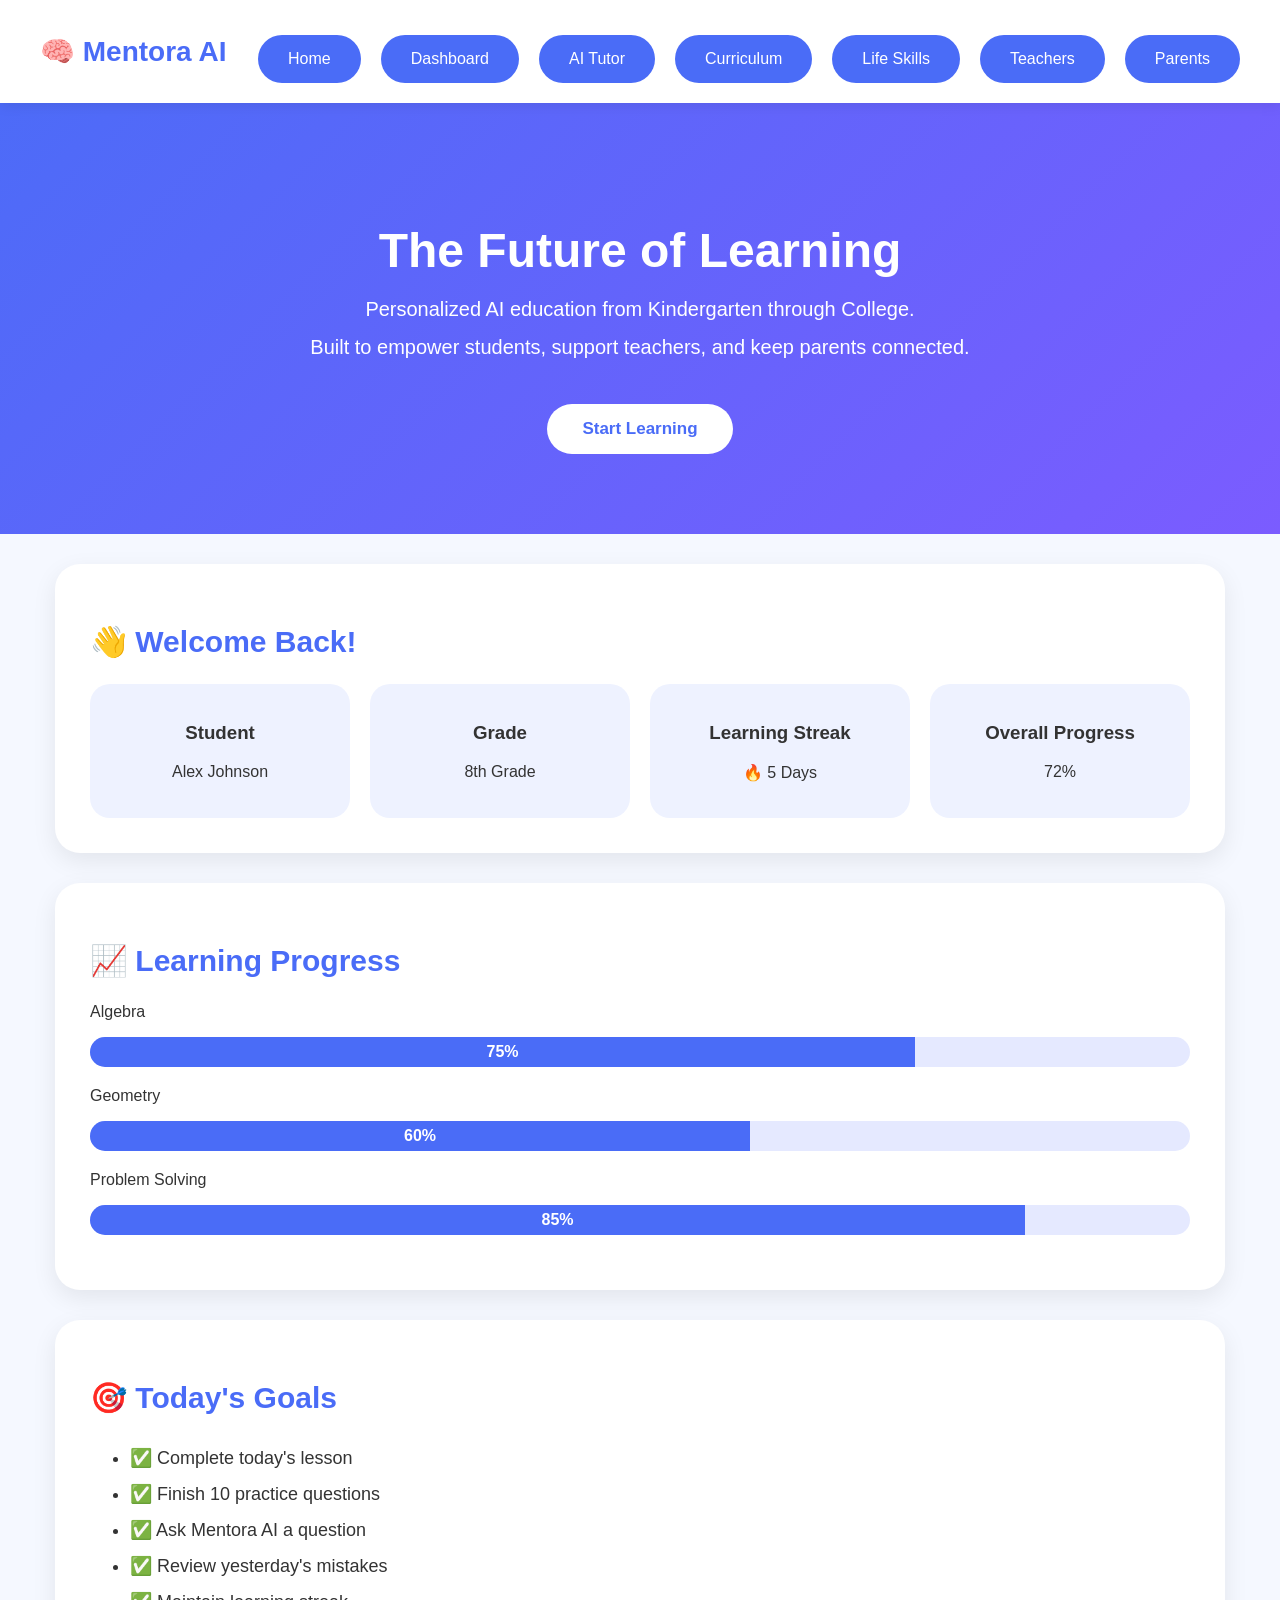
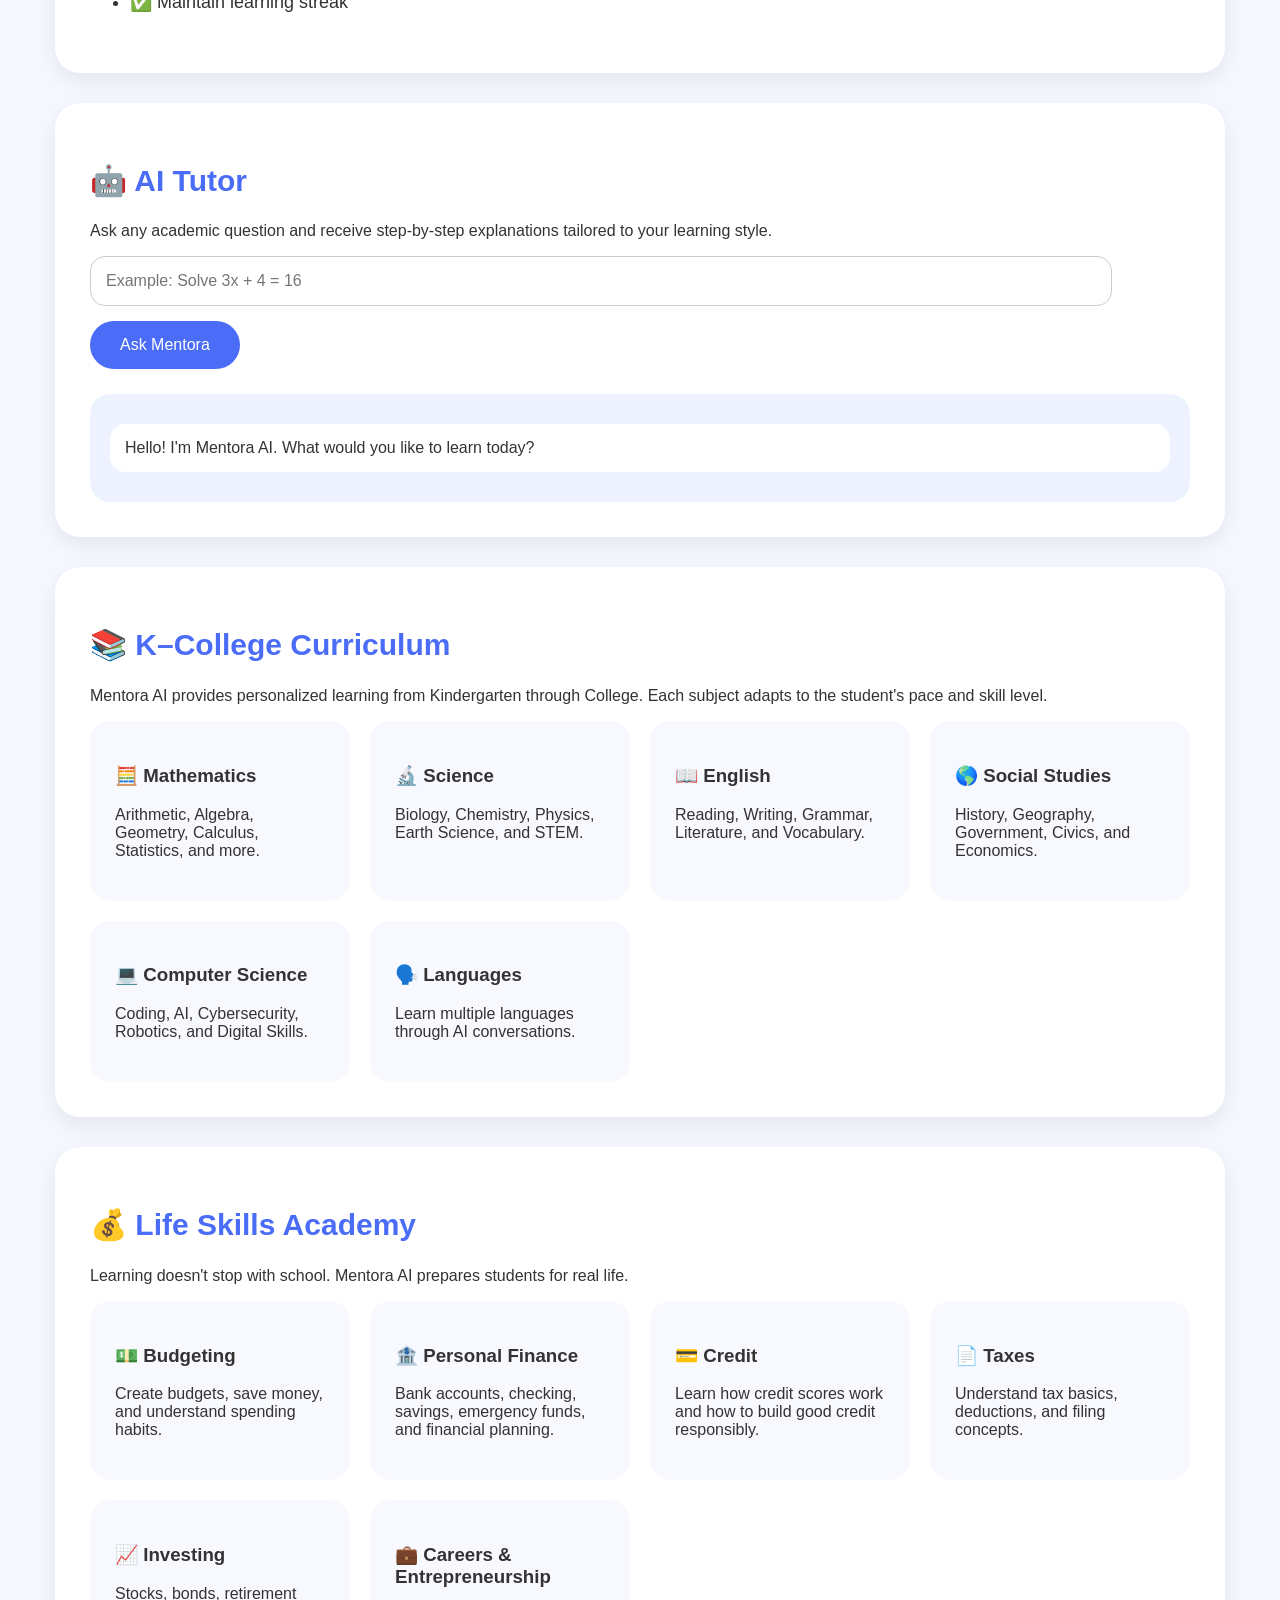
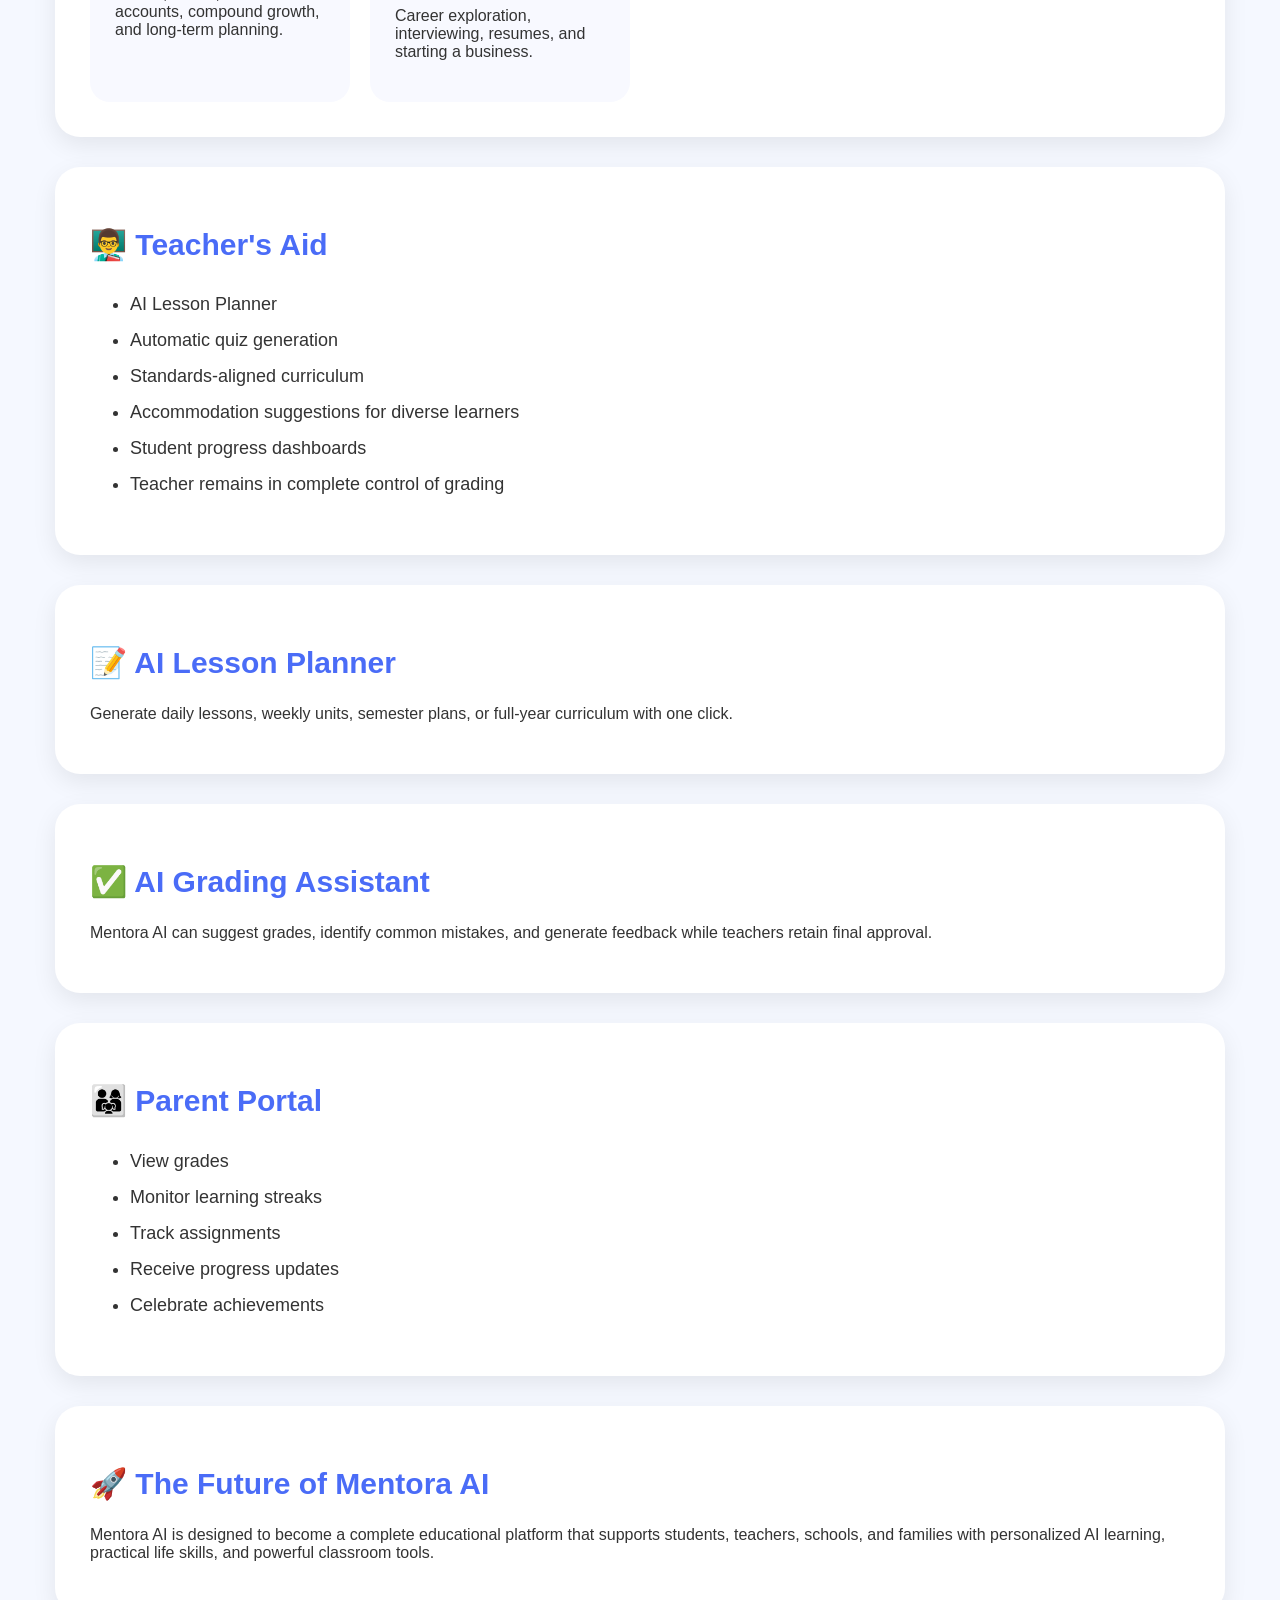
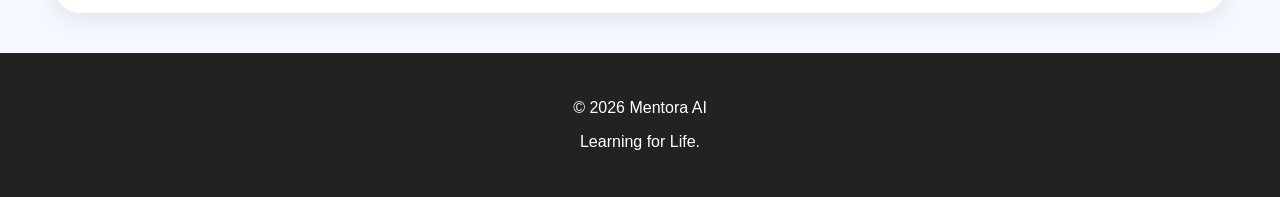
==== index.html @ b49b8f12 "Rename sections for better clarity" ====
<!DOCTYPE html>
<html lang="en">

<head>
<meta charset="UTF-8">
<meta name="viewport" content="width=device-width, initial-scale=1.0">

<title>Mentora AI</title>

<link rel="stylesheet" href="style.css">

</head>

<body>

<header class="hero">

<nav class="navbar">

<div class="logo">
🧠 Mentora AI
</div>


<div class="nav-links">

<button class="nav-btn active" data-page="home">
Home
</button>

<button class="nav-btn" data-page="dashboard">
Dashboard
</button>

<button class="nav-btn" data-page="tutor">
AI Tutor
</button>

<button class="nav-btn" data-page="curriculum">
Curriculum
</button>

<button class="nav-btn" data-page="lifeskills">
Life Skills
</button>

<button class="nav-btn" data-page="teachers">
Teachers
</button>

<button class="nav-btn" data-page="parents">
Parents
</button>

</div>

</nav>


<section id="home" class="page active hero-content">

<h1>
The Future of Learning
</h1>


<p>
Personalized AI education from Kindergarten through College.
</p>


<p>
Built to empower students, support teachers,
and keep parents connected.
</p>


<button class="primary-button nav-btn" data-page="dashboard">
Start Learning
</button>


</section>

</header>



<main>


<section id="dashboard">
    <!-- Student Dashboard content -->
</section>

<div class="card">

<h2>
👋 Welcome Back!
</h2>


<div class="dashboard-grid">


<div class="info-card">
<h3>Student</h3>
<p>Alex Johnson</p>
</div>


<div class="info-card">
<h3>Grade</h3>
<p>8th Grade</p>
</div>


<div class="info-card">
<h3>Learning Streak</h3>
<p>🔥 5 Days</p>
</div>


<div class="info-card">
<h3>Overall Progress</h3>
<p>72%</p>
</div>


</div>

</div>


<div class="card">

<h2>
📈 Learning Progress
</h2>


<div class="progress-box">


<p>Algebra</p>

<div class="progress-bar">
<div class="progress-fill" style="width:75%;">
75%
</div>
</div>


<p>Geometry</p>

<div class="progress-bar">
<div class="progress-fill" style="width:60%;">
60%
</div>
</div>


<p>Problem Solving</p>

<div class="progress-bar">
<div class="progress-fill" style="width:85%;">
85%
</div>
</div>


</div>

</div>



<div class="card">

<h2>
🎯 Today's Goals
</h2>


<ul class="goals">

<li>✅ Complete today's lesson</li>

<li>✅ Finish 10 practice questions</li>

<li>✅ Ask Mentora AI a question</li>

<li>✅ Review yesterday's mistakes</li>

<li>✅ Maintain learning streak</li>

</ul>

</div>


</section>
<section id="ai-tutor">
    <!-- AI Tutor content -->
</section>

<div class="card">

<h2>
🤖 AI Tutor
</h2>

<p>
Ask any academic question and receive
step-by-step explanations tailored to your learning style.
</p>


<input
type="text"
id="questionBox"
placeholder="Example: Solve 3x + 4 = 16">


<button onclick="askMentora()">
Ask Mentora
</button>


<div id="responseArea" class="chat-box">

<div class="message">

Hello! I'm Mentora AI.

What would you like to learn today?

</div>

</div>


</div>

</section>




<section id="curriculum">
    <!-- Curriculum content -->
</section>


<div class="card">


<h2>
📚 K–College Curriculum
</h2>


<p>
Mentora AI provides personalized learning from Kindergarten through College.
Each subject adapts to the student's pace and skill level.
</p>



<div class="feature-grid">


<div class="feature-card">

<h3>
🧮 Mathematics
</h3>

<p>
Arithmetic, Algebra, Geometry, Calculus, Statistics, and more.
</p>

</div>



<div class="feature-card">

<h3>
🔬 Science
</h3>

<p>
Biology, Chemistry, Physics, Earth Science, and STEM.
</p>

</div>



<div class="feature-card">

<h3>
📖 English
</h3>

<p>
Reading, Writing, Grammar, Literature, and Vocabulary.
</p>

</div>



<div class="feature-card">

<h3>
🌎 Social Studies
</h3>

<p>
History, Geography, Government, Civics, and Economics.
</p>

</div>



<div class="feature-card">

<h3>
💻 Computer Science
</h3>

<p>
Coding, AI, Cybersecurity, Robotics, and Digital Skills.
</p>

</div>



<div class="feature-card">

<h3>
🗣️ Languages
</h3>

<p>
Learn multiple languages through AI conversations.
</p>

</div>



</div>


</div>


</section>





<section id="life-skills">
    <!-- Life Skills content -->
</section>


<div class="card">


<h2>
💰 Life Skills Academy
</h2>


<p>
Learning doesn't stop with school. Mentora AI prepares students for real life.
</p>



<div class="feature-grid">



<div class="feature-card">

<h3>
💵 Budgeting
</h3>

<p>
Create budgets, save money, and understand spending habits.
</p>

</div>



<div class="feature-card">

<h3>
🏦 Personal Finance
</h3>

<p>
Bank accounts, checking, savings, emergency funds, and financial planning.
</p>

</div>



<div class="feature-card">

<h3>
💳 Credit
</h3>

<p>
Learn how credit scores work and how to build good credit responsibly.
</p>

</div>



<div class="feature-card">

<h3>
📄 Taxes
</h3>

<p>
Understand tax basics, deductions, and filing concepts.
</p>

</div>



<div class="feature-card">

<h3>
📈 Investing
</h3>

<p>
Stocks, bonds, retirement accounts, compound growth, and long-term planning.
</p>

</div>



<div class="feature-card">

<h3>
💼 Careers & Entrepreneurship
</h3>

<p>
Career exploration, interviewing, resumes, and starting a business.
</p>

</div>



</div>


</div>


</section>





<section id="teacher-tools">
    <!-- Teacher Tools content -->
</section>


<div class="card">


<h2>
👨‍🏫 Teacher's Aid
</h2>


<ul class="goals">

<li>AI Lesson Planner</li>

<li>Automatic quiz generation</li>

<li>Standards-aligned curriculum</li>

<li>Accommodation suggestions for diverse learners</li>

<li>Student progress dashboards</li>

<li>Teacher remains in complete control of grading</li>

</ul>


</div>


<div class="card">


<h2>
📝 AI Lesson Planner
</h2>


<p>
Generate daily lessons, weekly units, semester plans,
or full-year curriculum with one click.
</p>


</div>



<div class="card">


<h2>
✅ AI Grading Assistant
</h2>


<p>
Mentora AI can suggest grades, identify common mistakes,
and generate feedback while teachers retain final approval.
</p>


</div>



</section>
<section id="parent-portal">
    <!-- Parent Portal content -->
</section>

<div class="card">

<h2>
👨‍👩‍👧 Parent Portal
</h2>


<ul class="goals">

<li>View grades</li>

<li>Monitor learning streaks</li>

<li>Track assignments</li>

<li>Receive progress updates</li>

<li>Celebrate achievements</li>


</ul>


</div>


</section>





<section id="future-vision">
    <!-- Future Vision content -->
</section>


<div class="card">


<h2>
🚀 The Future of Mentora AI
</h2>


<p>
Mentora AI is designed to become a complete educational platform
that supports students, teachers, schools, and families with
personalized AI learning, practical life skills, and powerful
classroom tools.
</p>


</div>


</section>



</main>




<footer>


<p>
© 2026 Mentora AI
</p>


<p>
Learning for Life.
</p>


</footer>



<script src="script.js"></script>


</body>

</html>
---- style.css ----
}* {
    box-sizing: border-box;
}

body {
    margin: 0;
    font-family: Arial, Helvetica, sans-serif;
    background: #f5f8ff;
    color: #333;
}


/* Navigation */

.navbar {
    display: flex;
    justify-content: space-between;
    align-items: center;
    padding: 20px 40px;
    background: white;
    box-shadow: 0 3px 12px rgba(0,0,0,0.08);
}

.logo {
    font-size: 28px;
    font-weight: bold;
    color: #4a6cf7;
}

.nav-links {
    list-style: none;
    display: flex;
    gap: 20px;
    margin: 0;
    padding: 0;
}

.nav-links a {
    text-decoration: none;
    color: #4a6cf7;
    font-weight: bold;
}


/* Hero Section */

.hero {
    background: linear-gradient(135deg,#4a6cf7,#7b5cff);
    color: white;
    min-height: 500px;
}


.hero-content {
    text-align: center;
    padding: 80px 20px;
}

.hero h1 {
    font-size: 48px;
    margin-bottom: 20px;
}

.hero p {
    font-size: 20px;
    max-width: 700px;
    margin: 15px auto;
}


.primary-button {
    margin-top: 30px;
    padding: 15px 35px;
    border: none;
    border-radius: 30px;
    background: white;
    color: #4a6cf7;
    font-size: 17px;
    font-weight: bold;
    cursor: pointer;
}


/* Main Cards */

.card {

    background: white;

    max-width: 1100px;

    margin: 30px auto;

    padding: 35px;

    border-radius: 25px;

    box-shadow: 0 8px 25px rgba(0,0,0,0.08);

}


.card h2 {

    color:#4a6cf7;

    font-size:30px;

}


/* Dashboard */

.dashboard-grid {

    display:grid;

    grid-template-columns:repeat(auto-fit,minmax(200px,1fr));

    gap:20px;

}


.info-card {

    background:#eef2ff;

    padding:20px;

    border-radius:20px;

    text-align:center;

}


/* Progress */

.progress-box {

    margin-top:20px;

}


.progress-bar {

    background:#e5e9ff;

    height:30px;

    border-radius:20px;

    overflow:hidden;

    margin-bottom:20px;

}


.progress-fill {

    height:100%;

    background:#4a6cf7;

    color:white;

    text-align:center;

    line-height:30px;

    font-weight:bold;

}


/* Features */

.feature-grid {

    display:grid;

    grid-template-columns:repeat(auto-fit,minmax(250px,1fr));

    gap:20px;

}


.feature-card {

    background:#f8f9ff;

    padding:25px;

    border-radius:20px;

    transition:.3s;

}


.feature-card:hover {

    transform:translateY(-5px);

}


/* Lists */

.goals {

    font-size:18px;

    line-height:2;

}


/* Tutor */

input {

    width:90%;

    padding:15px;

    border-radius:15px;

    border:1px solid #ccc;

    font-size:16px;

}


button {

    margin-top:15px;

    background:#4a6cf7;

    color:white;

    border:none;

    padding:15px 30px;

    border-radius:30px;

    cursor:pointer;

    font-size:16px;

}


.chat-box {

    background:#eef2ff;

    padding:20px;

    margin-top:25px;

    border-radius:20px;

}


.message {

    background:white;

    padding:15px;

    border-radius:15px;

    margin:10px 0;

}


/* Footer */

footer {

    text-align:center;

    background:#222;

    color:white;

    padding:30px;

    margin-top:40px;

}


/* Mobile Design */

@media(max-width:768px){

.navbar{

    flex-direction:column;

}

.nav-links{

    flex-wrap:wrap;

    justify-content:center;

    margin-top:15px;

}

.hero h1{

    font-size:36px;

}

.card{

    margin:20px;

    padding:25px;

}

}
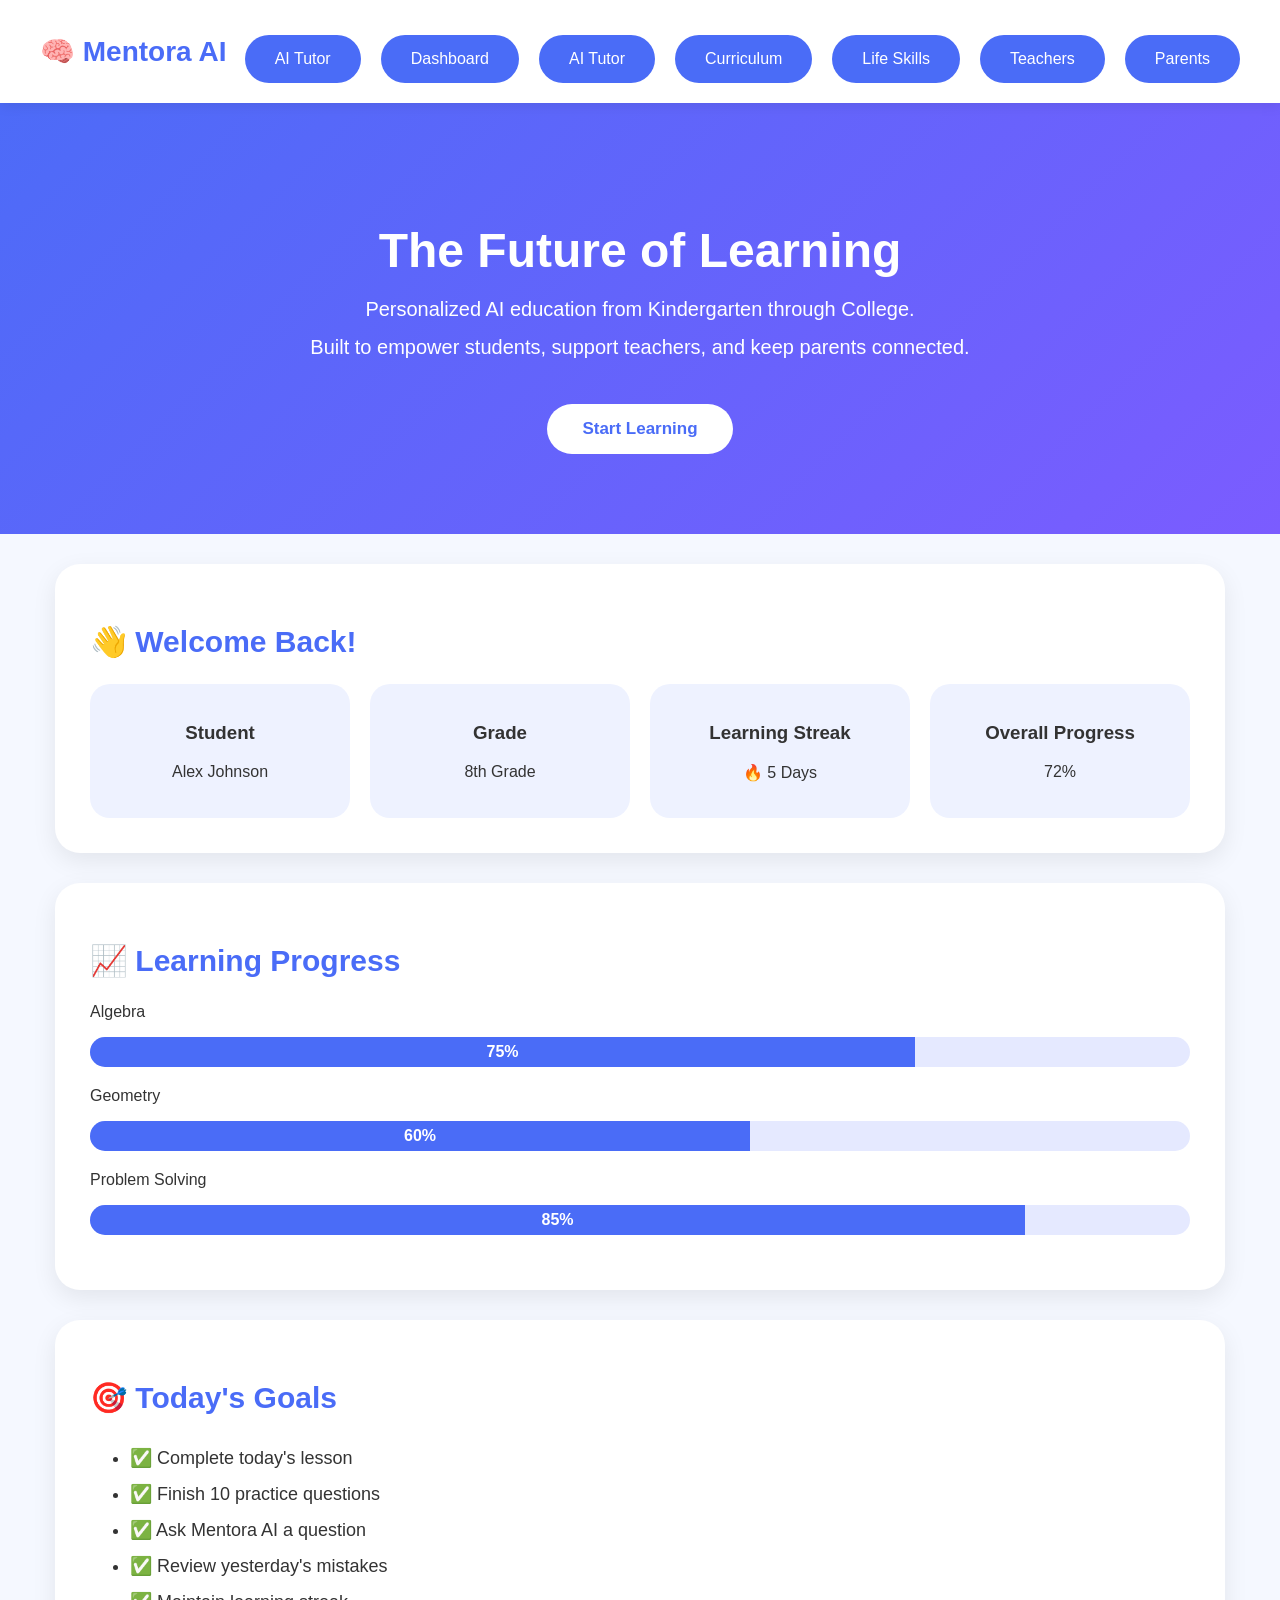
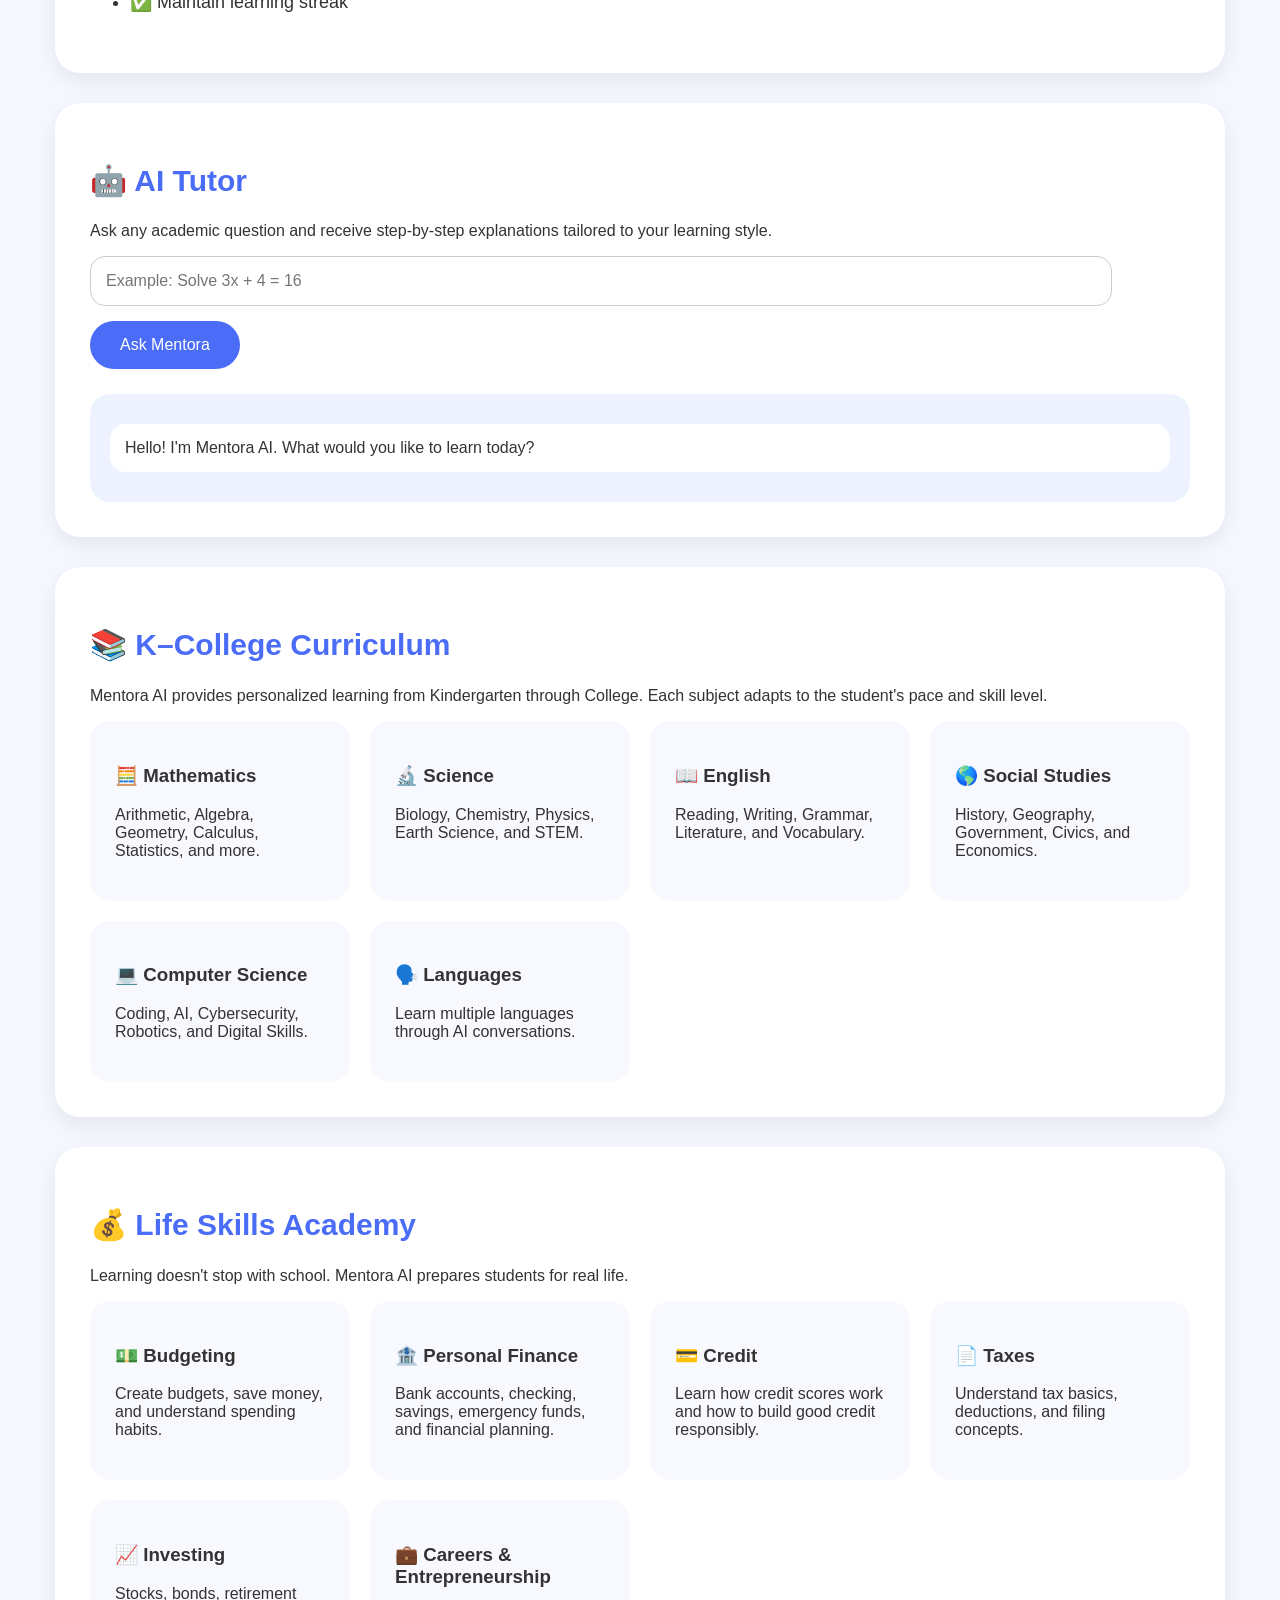
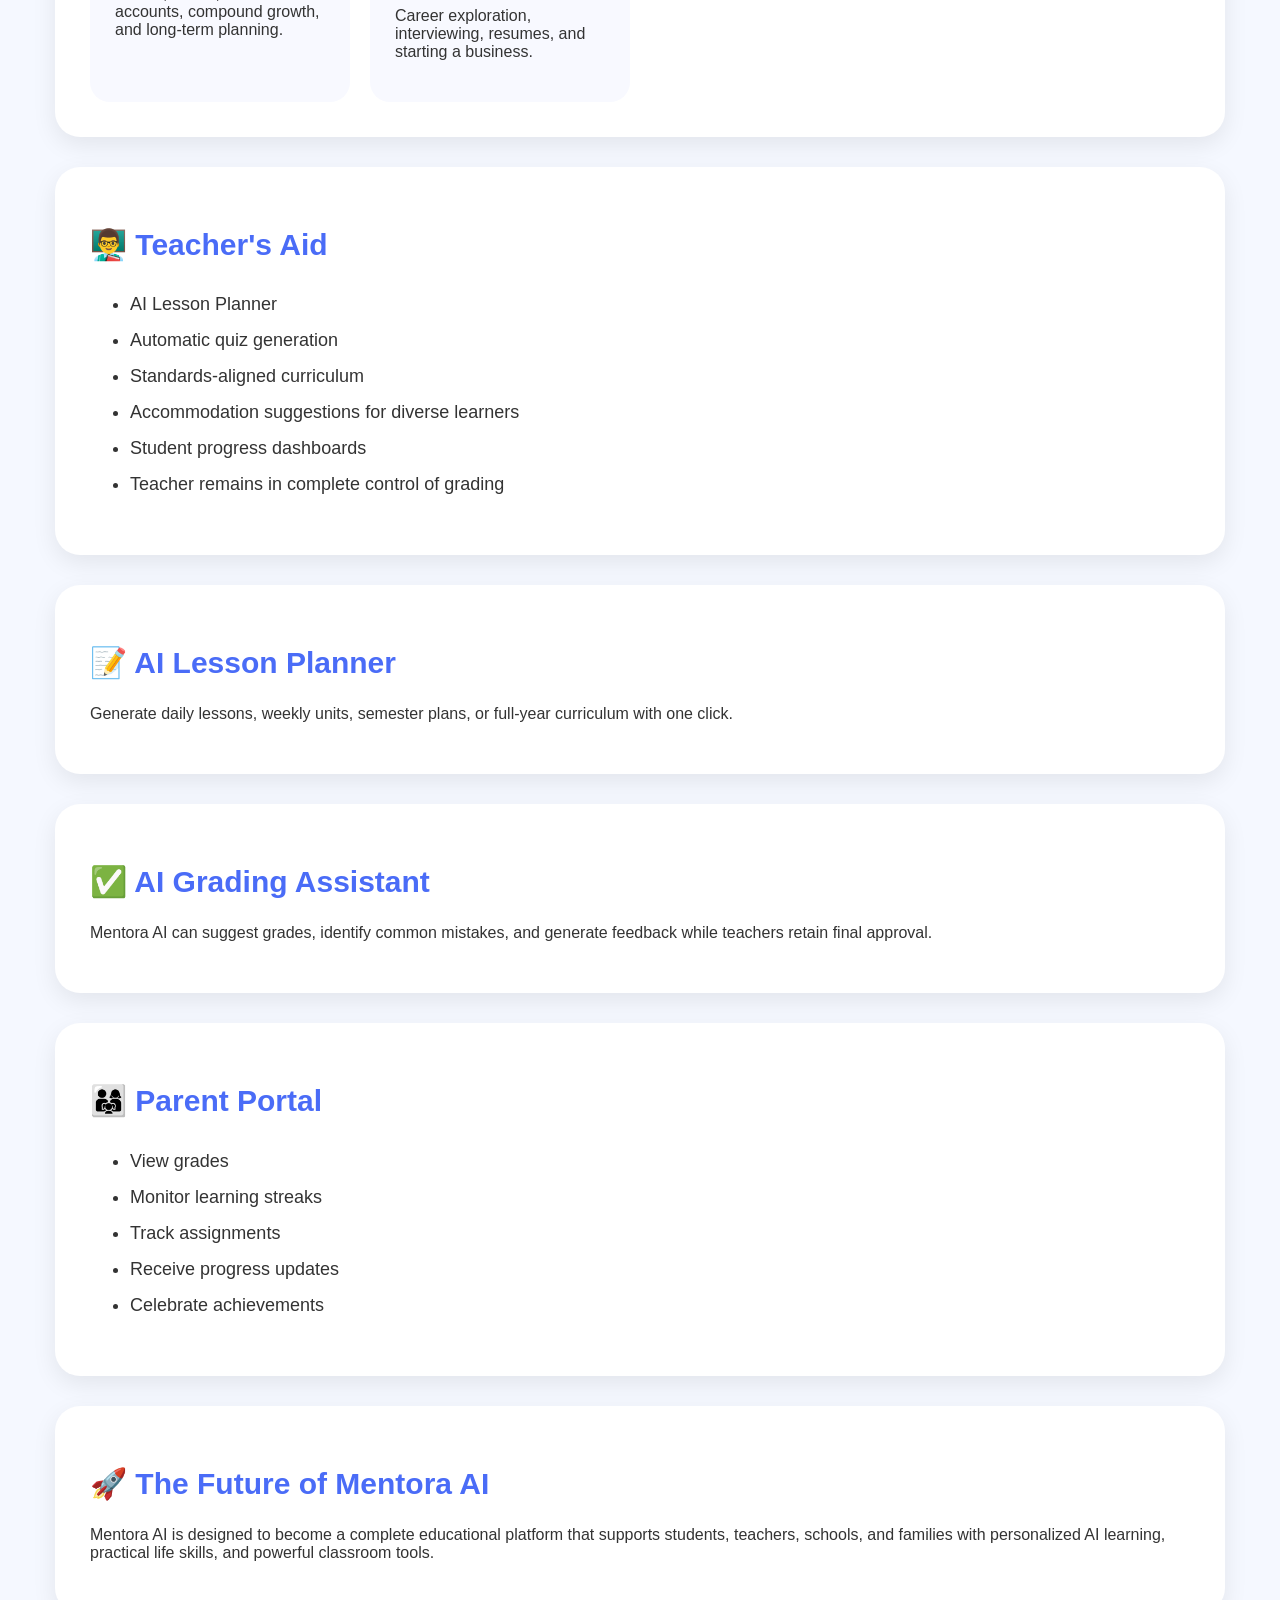
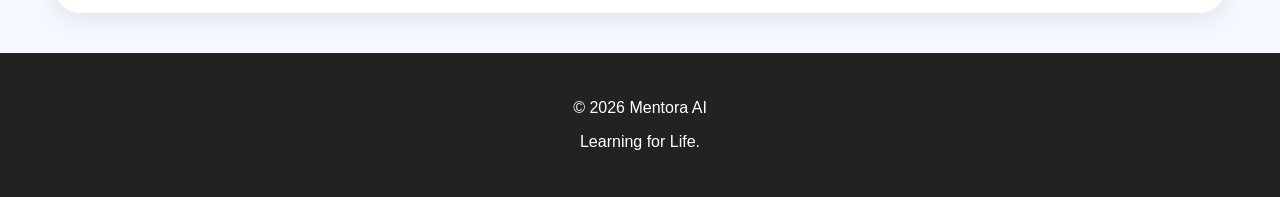
==== commit b9567517: "Rename navigation button data-page attributes" ====
--- a/index.html
+++ b/index.html
@@ -24,8 +24,8 @@
 
 <div class="nav-links">
 
-<button class="nav-btn active" data-page="home">
-Home
+<button class="nav-btn" data-page="ai-tutor">
+AI Tutor
 </button>
 
 <button class="nav-btn" data-page="dashboard">
@@ -40,15 +40,15 @@
 Curriculum
 </button>
 
-<button class="nav-btn" data-page="lifeskills">
+<button class="nav-btn" data-page="life-skills">
 Life Skills
 </button>
 
-<button class="nav-btn" data-page="teachers">
+<button class="nav-btn" data-page="teacher-tools">
 Teachers
 </button>
 
-<button class="nav-btn" data-page="parents">
+<button class="nav-btn" data-page="parent-portal">
 Parents
 </button>
 
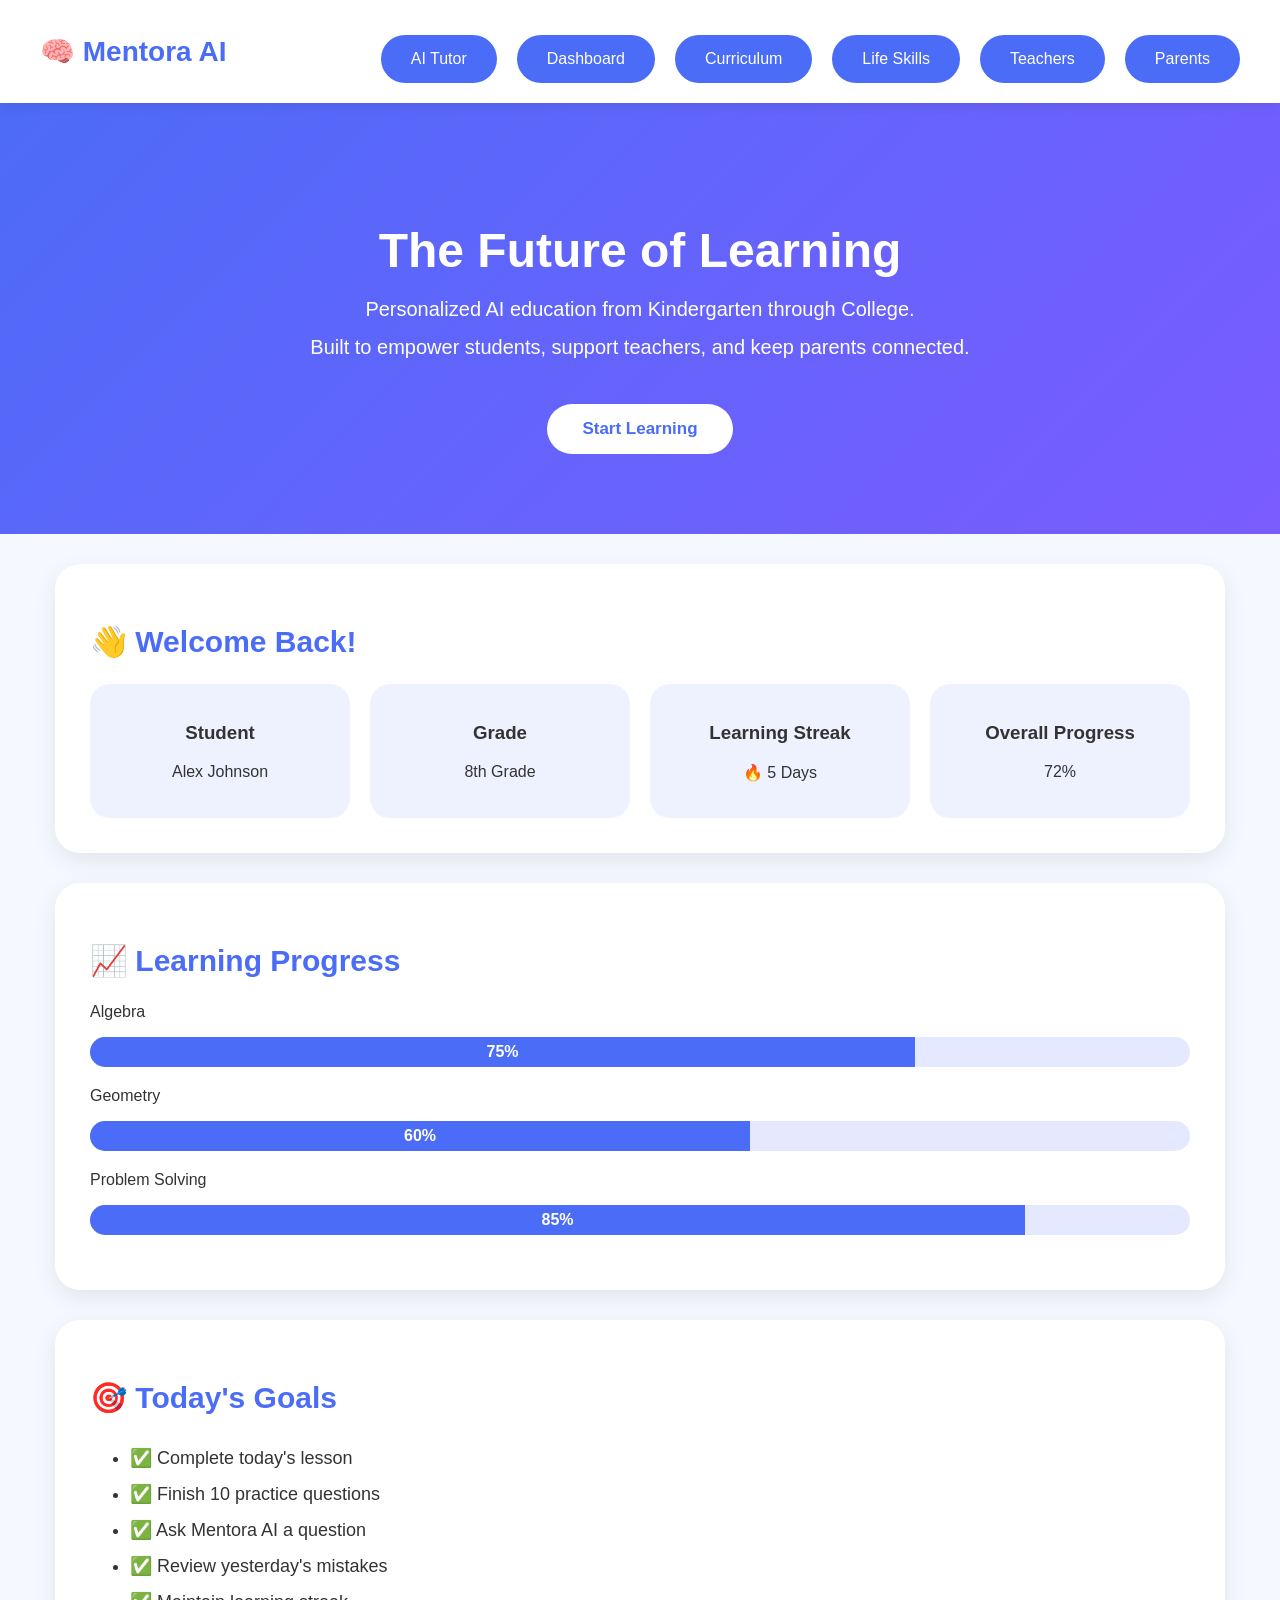
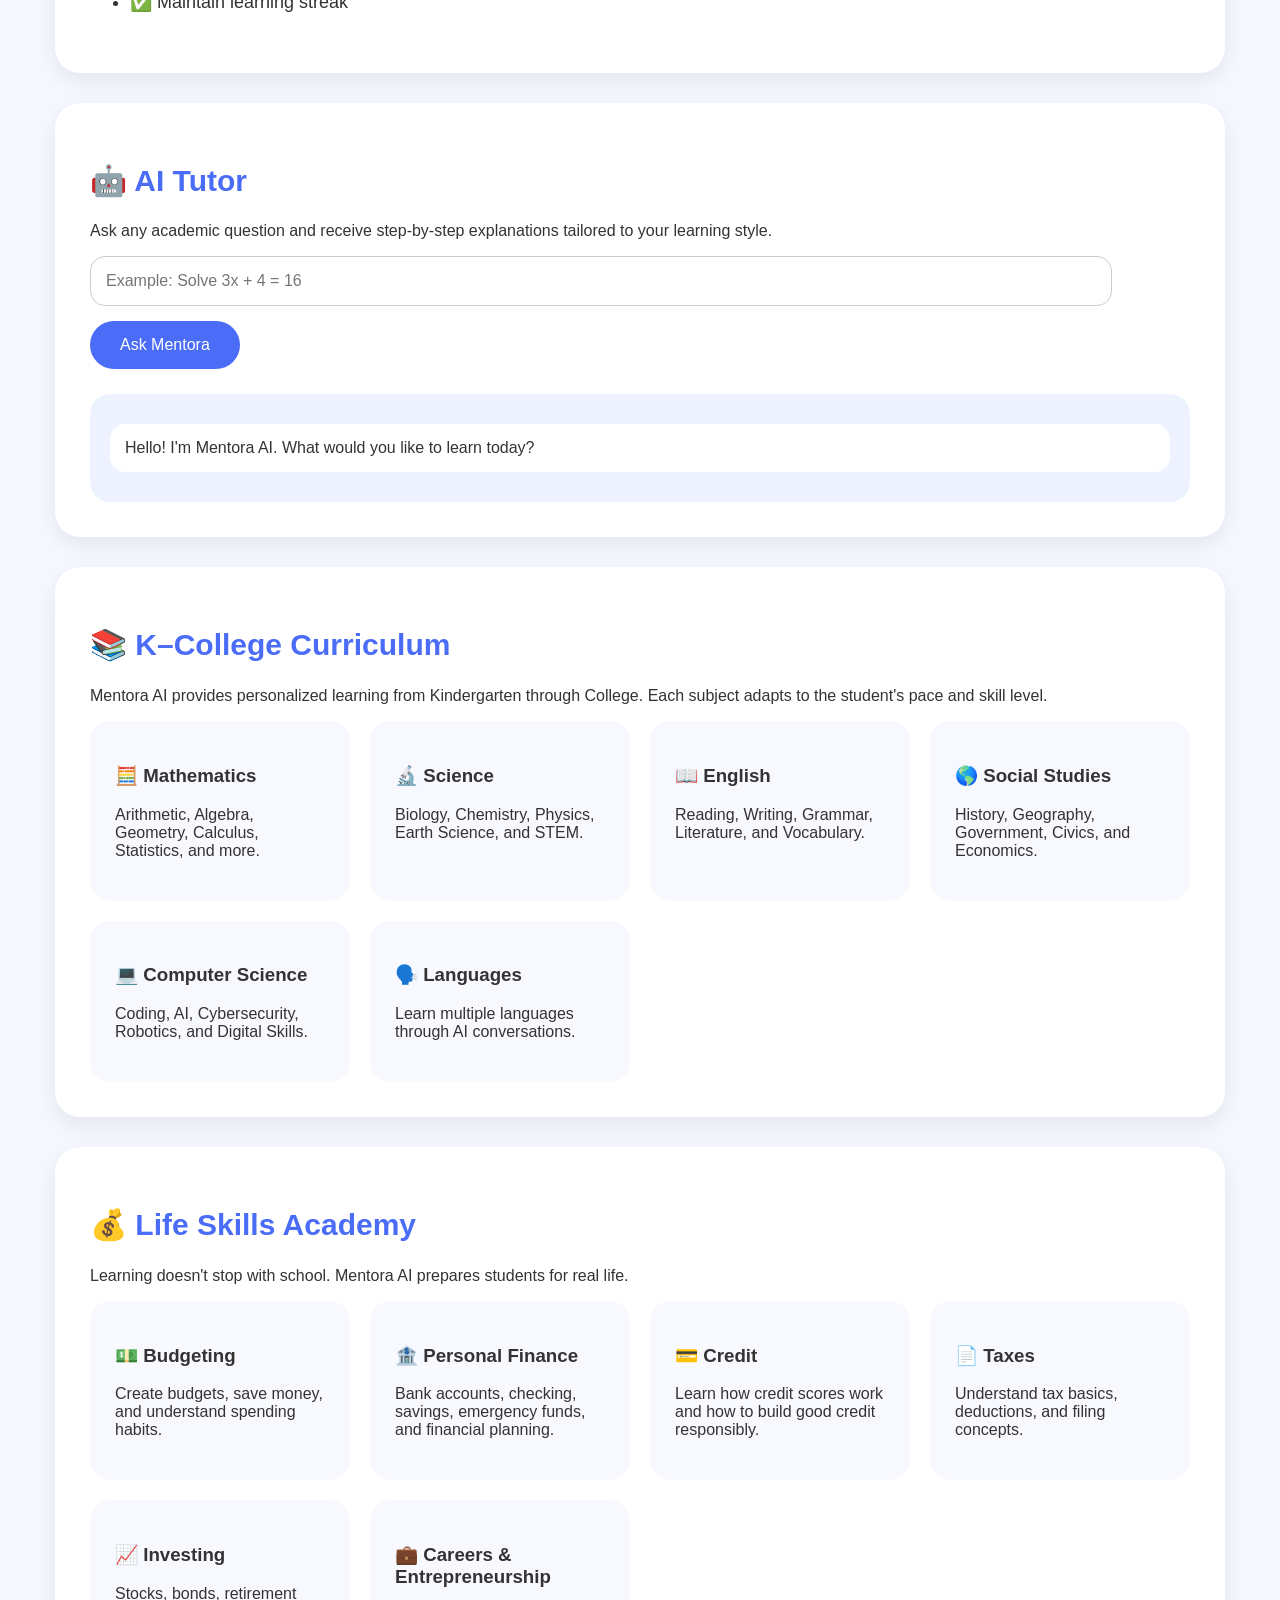
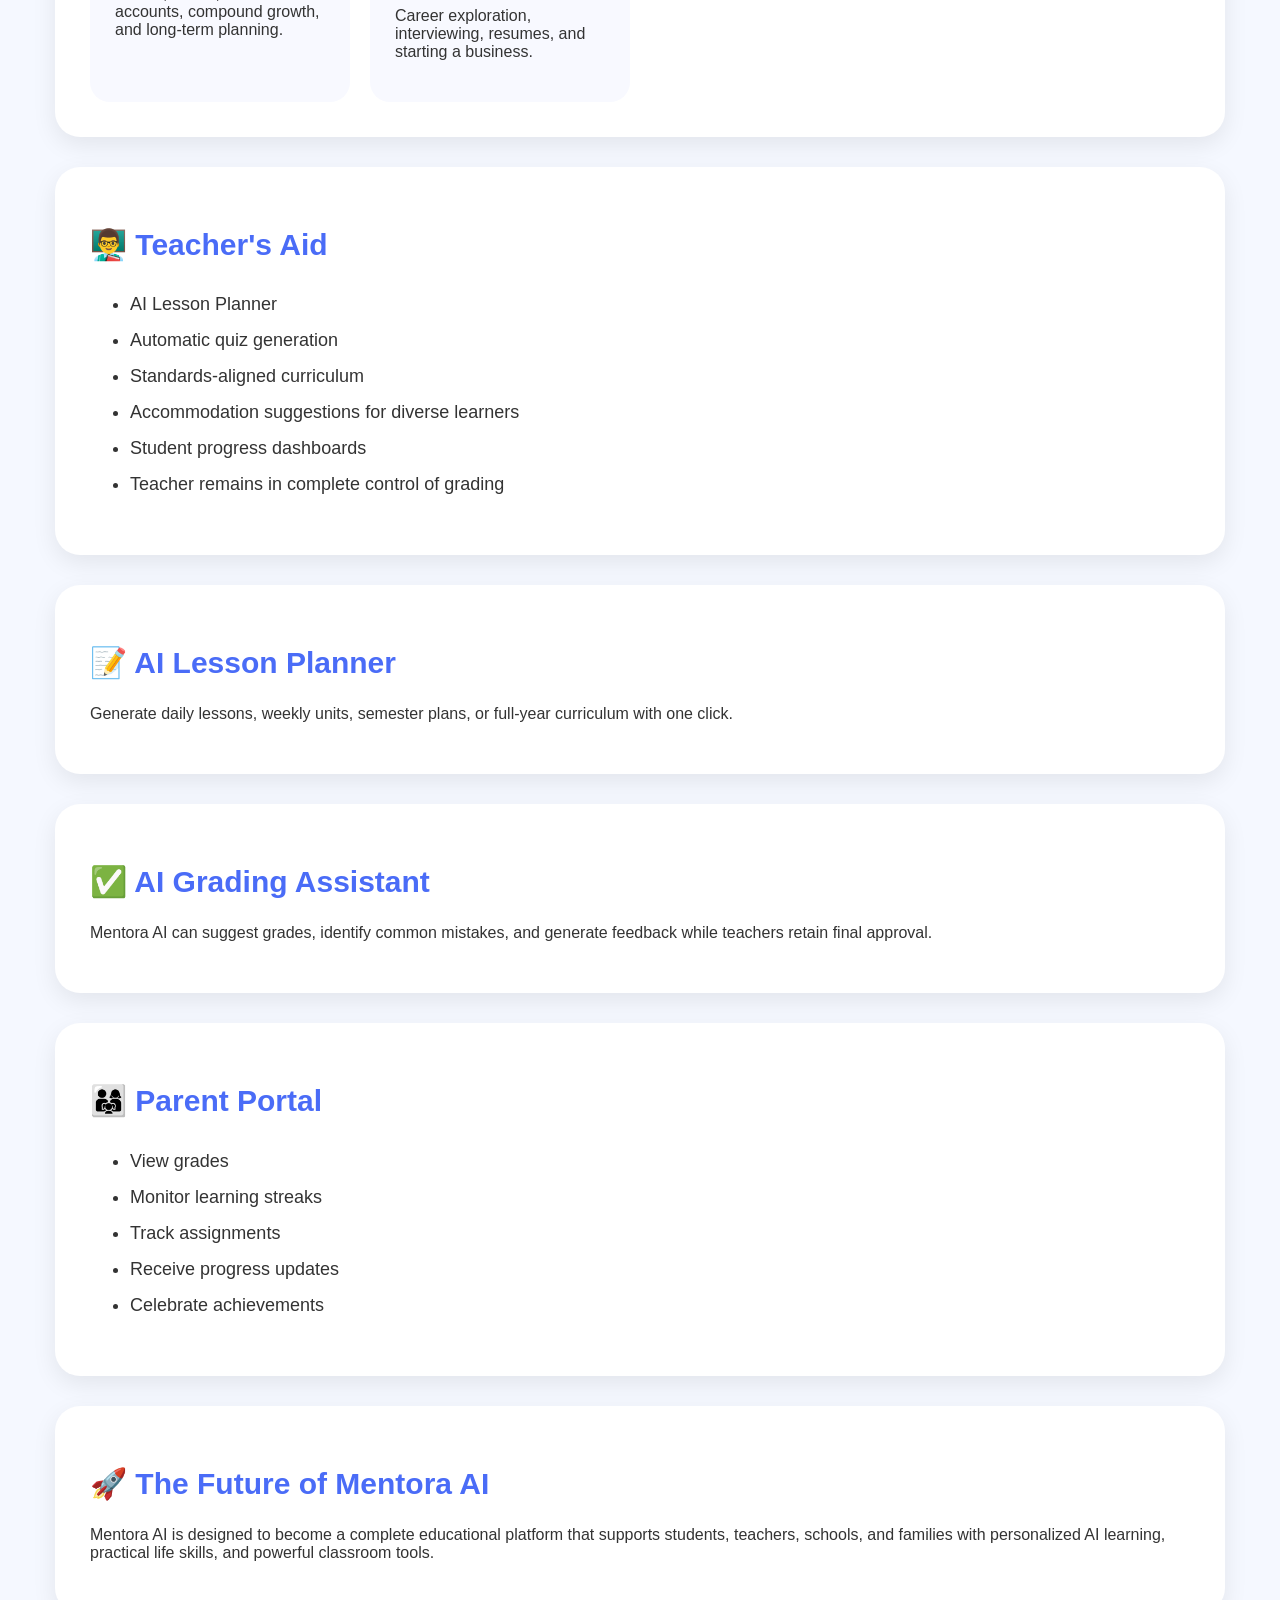
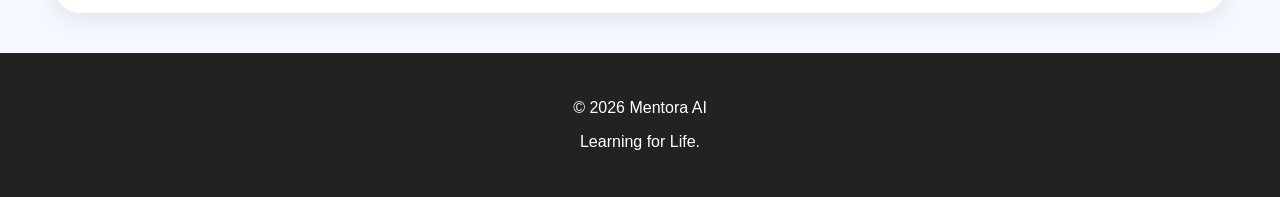
==== commit 0dbb7ab4: "Remove AI Tutor button from index.html Removed AI Tutor button from navigation." ====
--- a/index.html
+++ b/index.html
@@ -30,10 +30,6 @@
 
 <button class="nav-btn" data-page="dashboard">
 Dashboard
-</button>
-
-<button class="nav-btn" data-page="tutor">
-AI Tutor
 </button>
 
 <button class="nav-btn" data-page="curriculum">
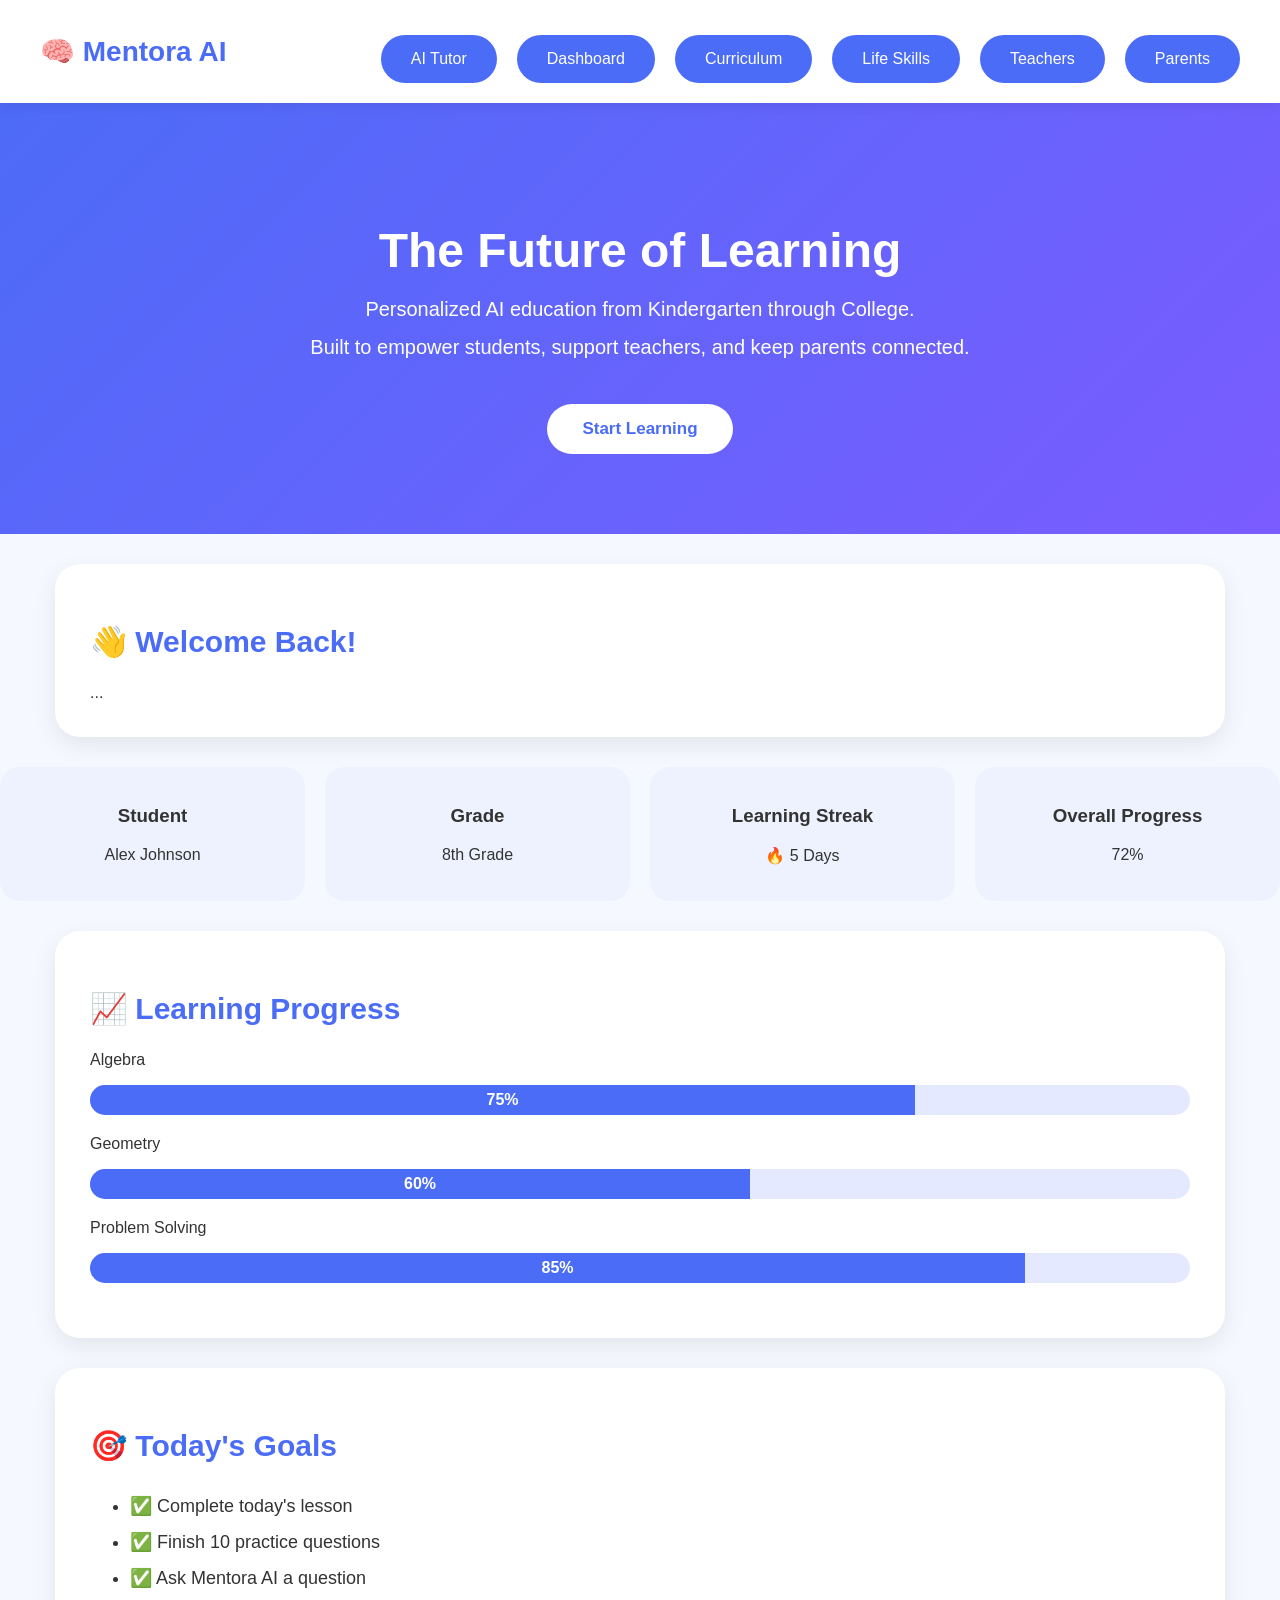
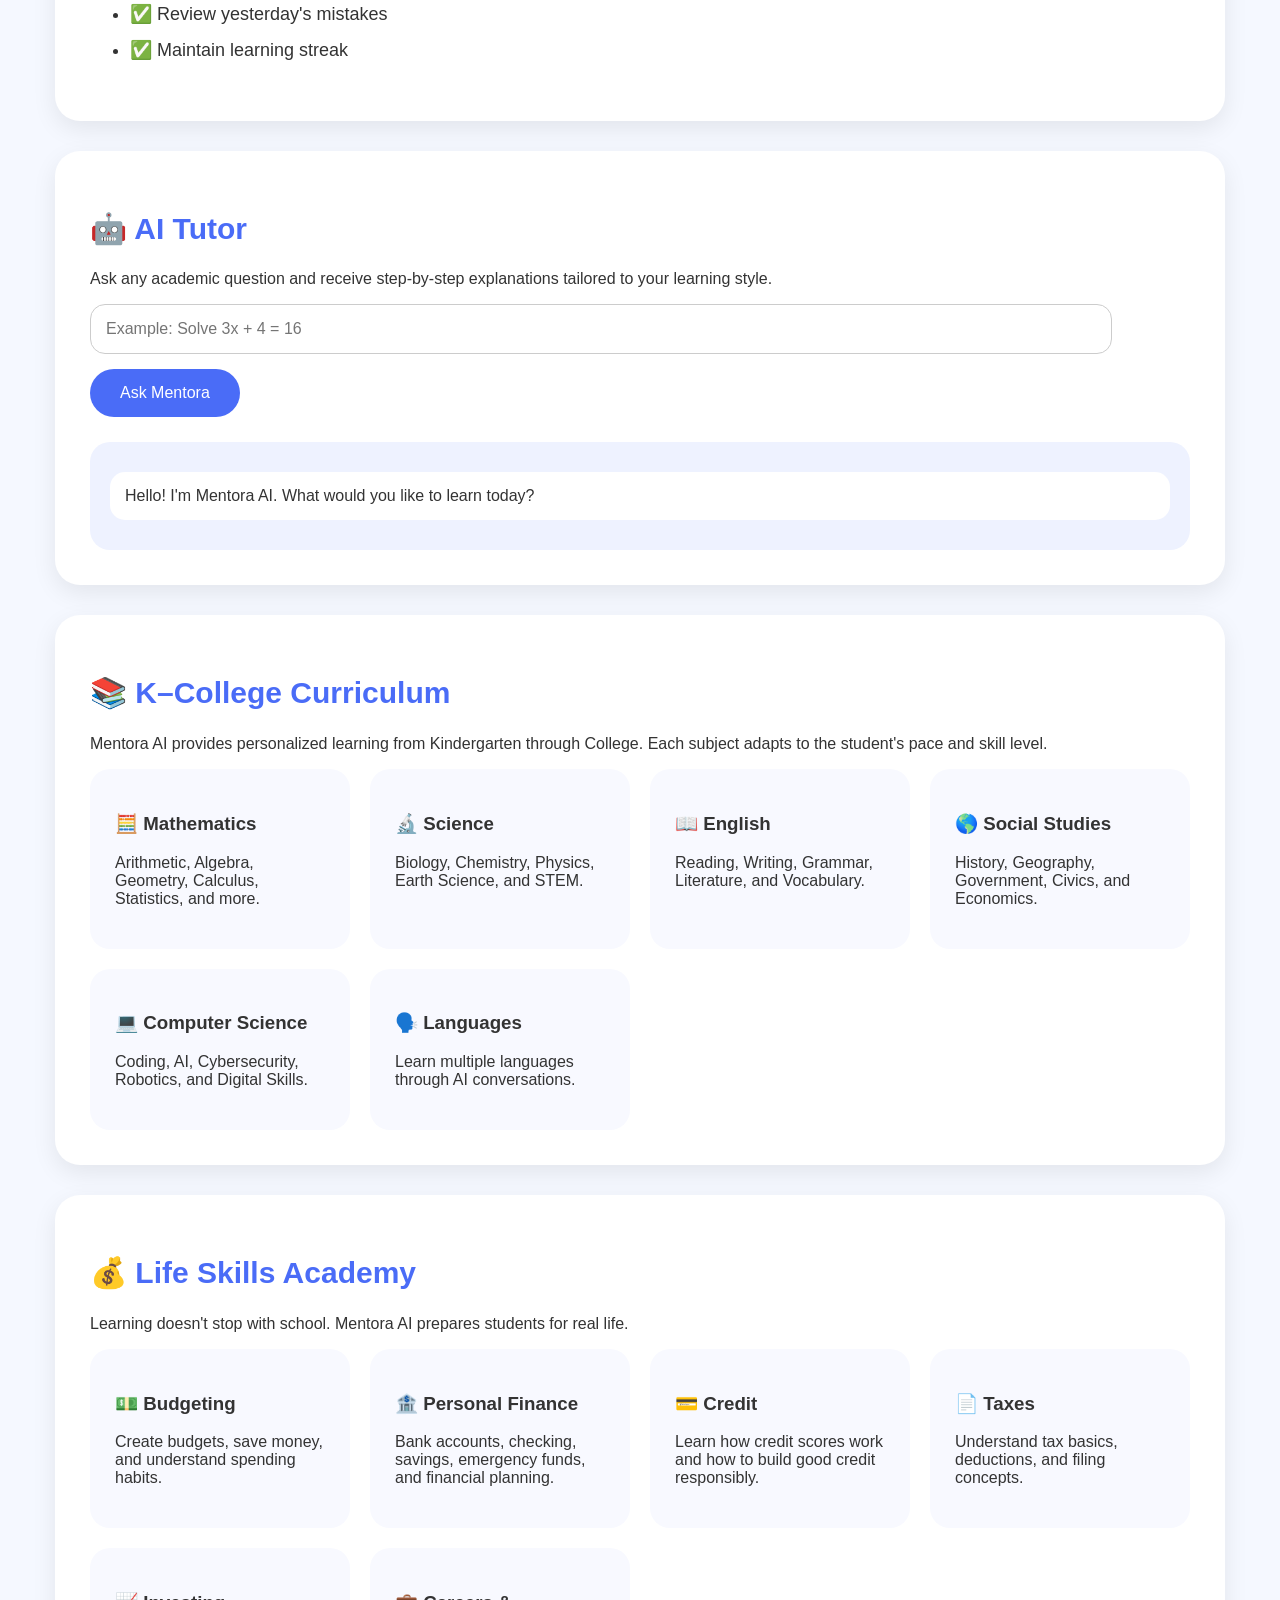
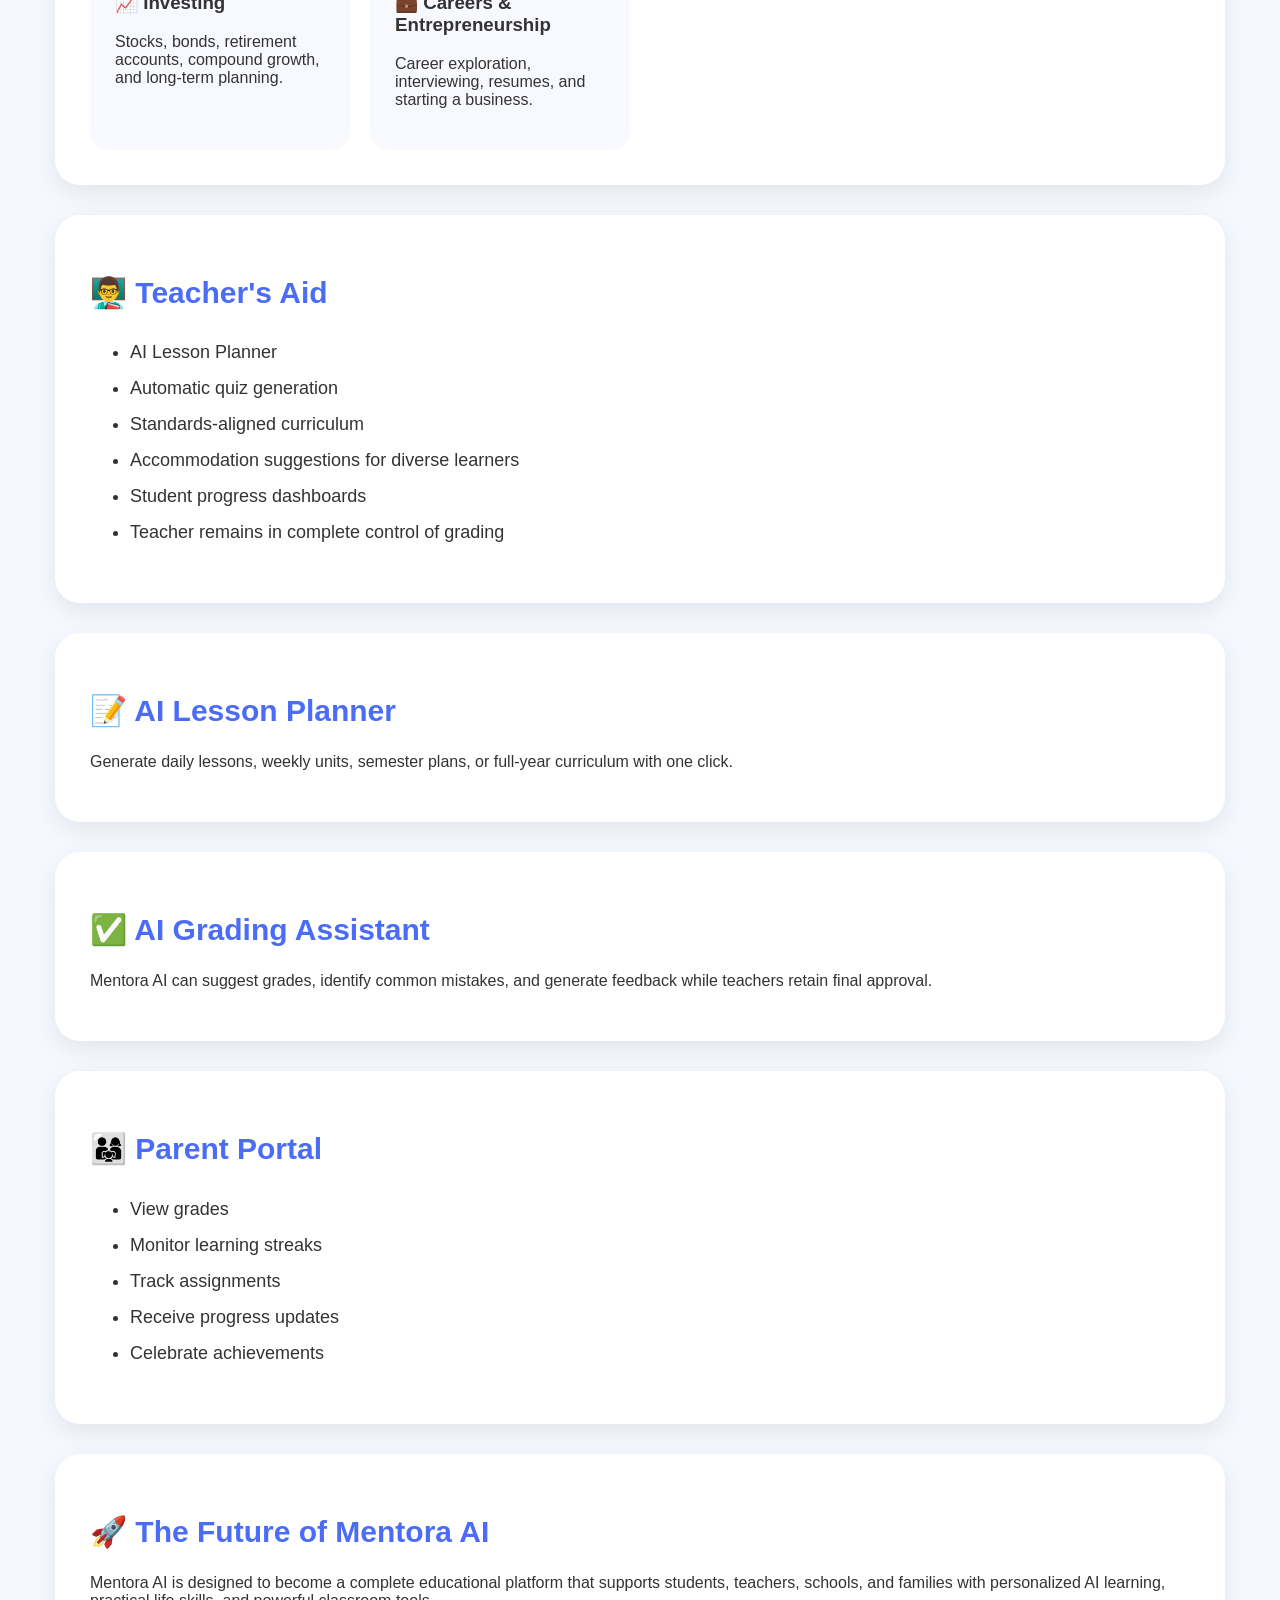
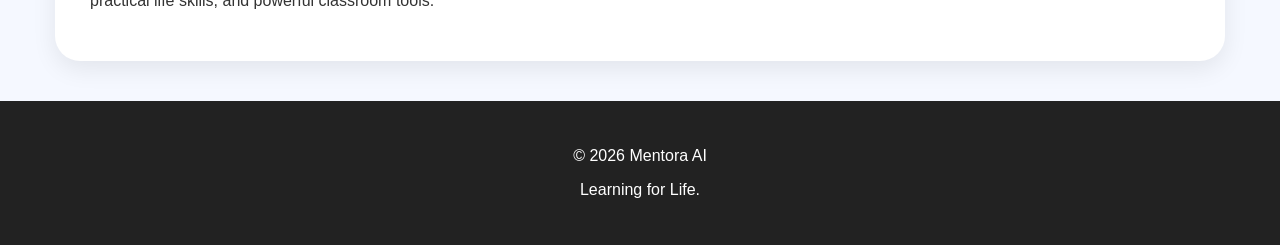
==== commit 5214f7c3: "Update index.html" ====
--- a/index.html
+++ b/index.html
@@ -86,14 +86,17 @@
 
 
 <section id="dashboard">
-    <!-- Student Dashboard content -->
-</section>
 
 <div class="card">
 
 <h2>
 👋 Welcome Back!
 </h2>
+
+...
+</div>
+
+</section>
 
 
 <div class="dashboard-grid">
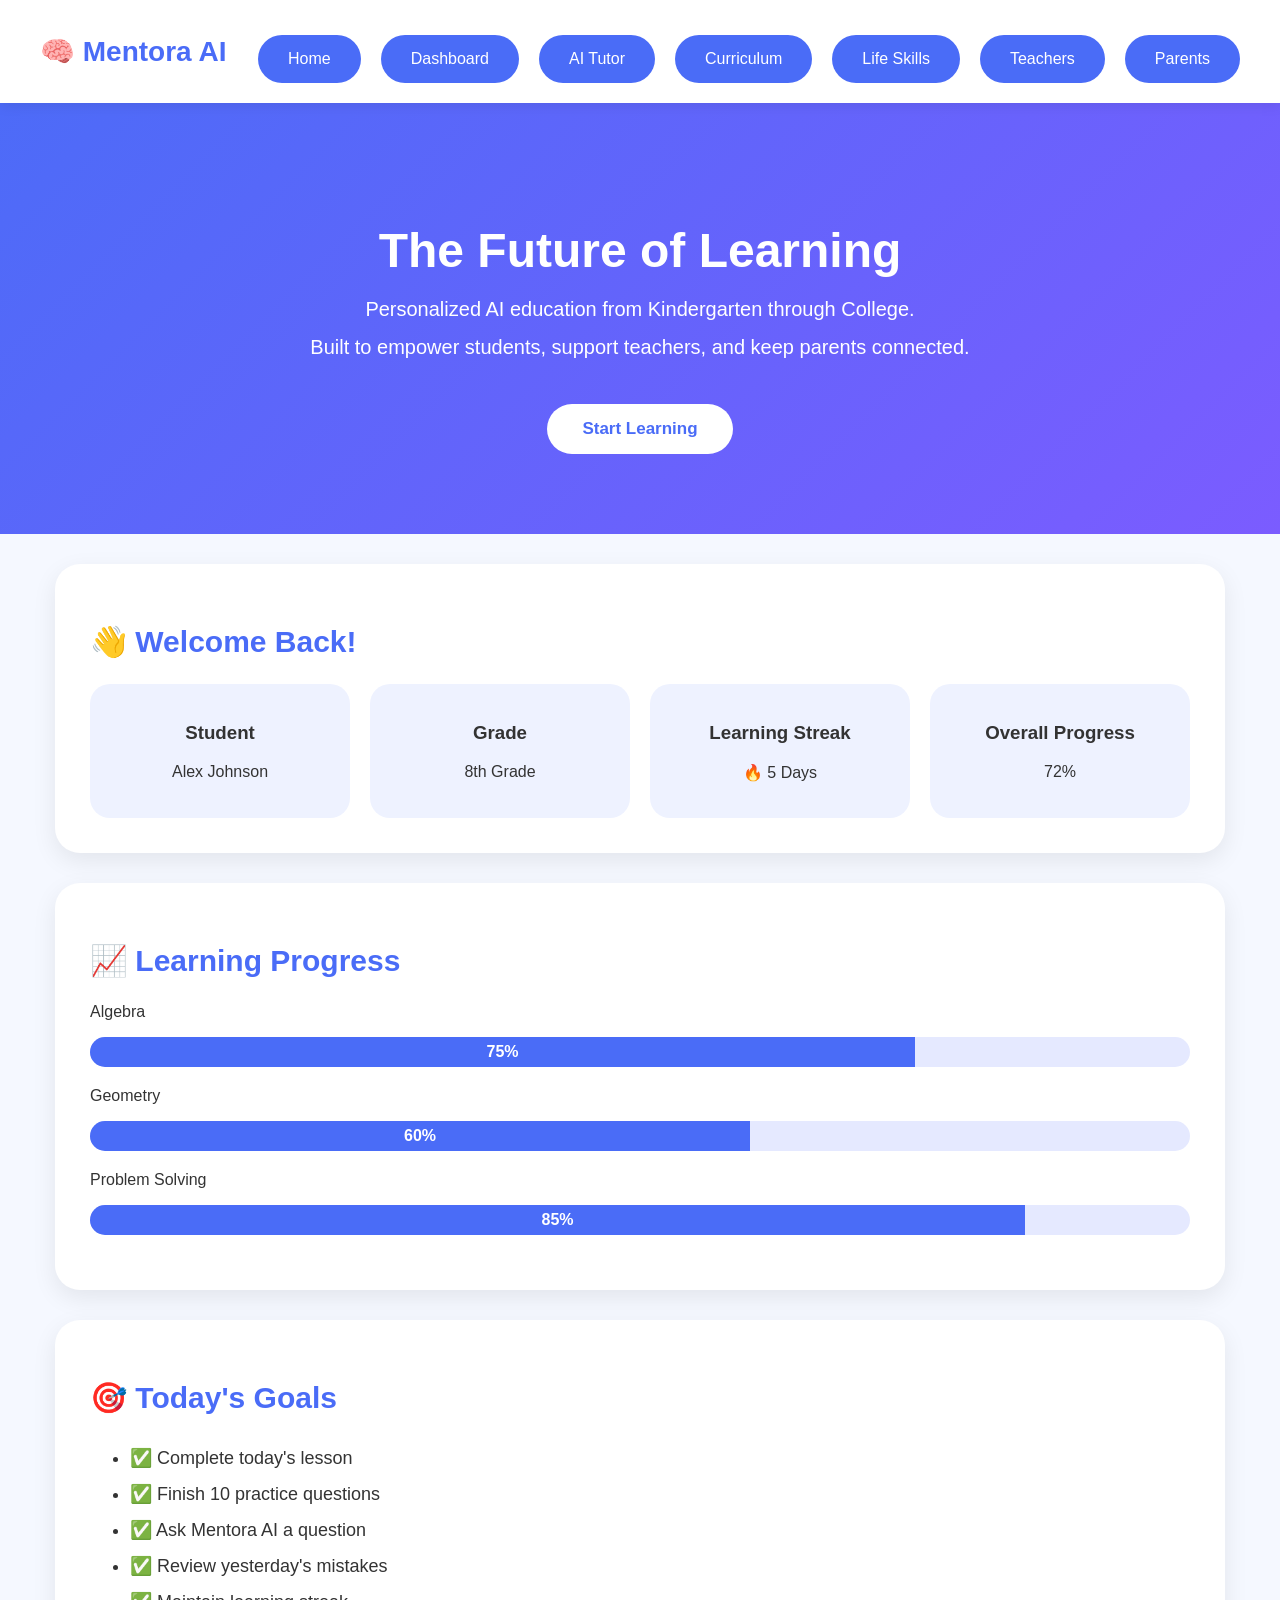
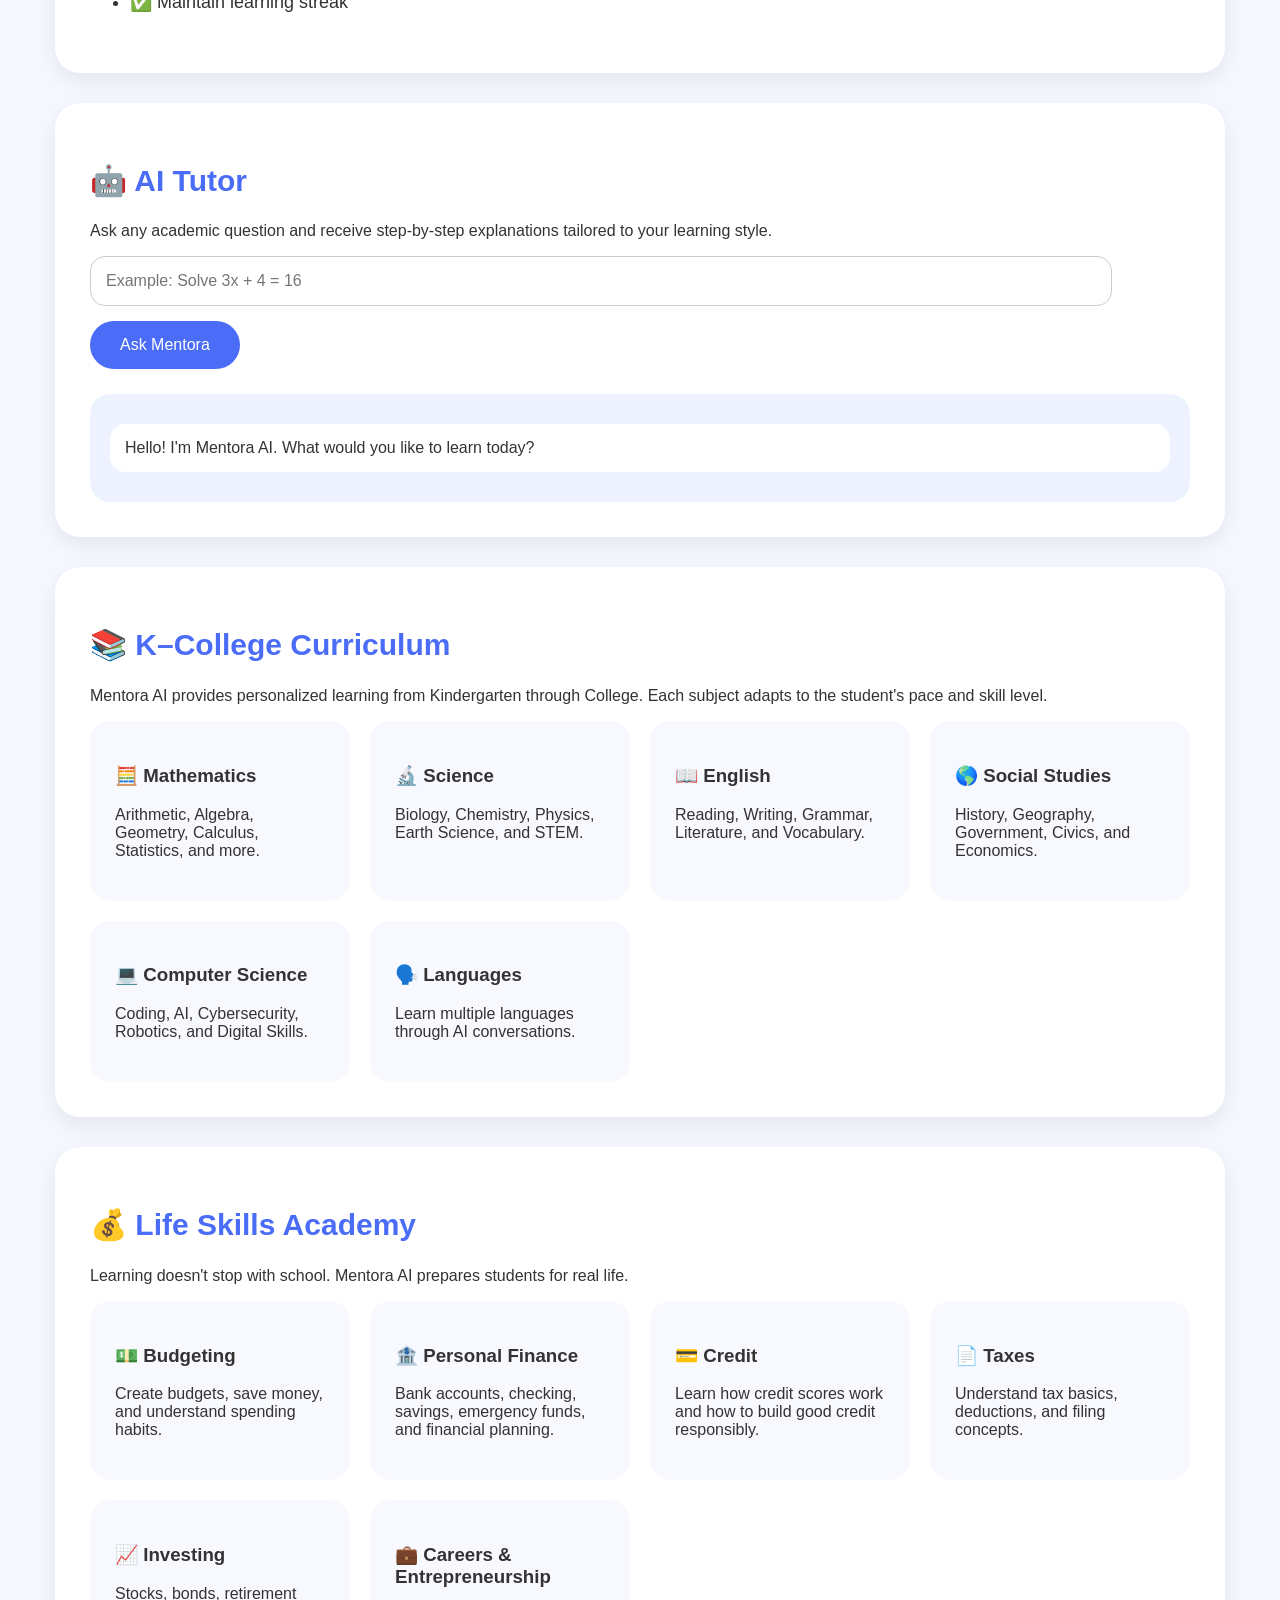
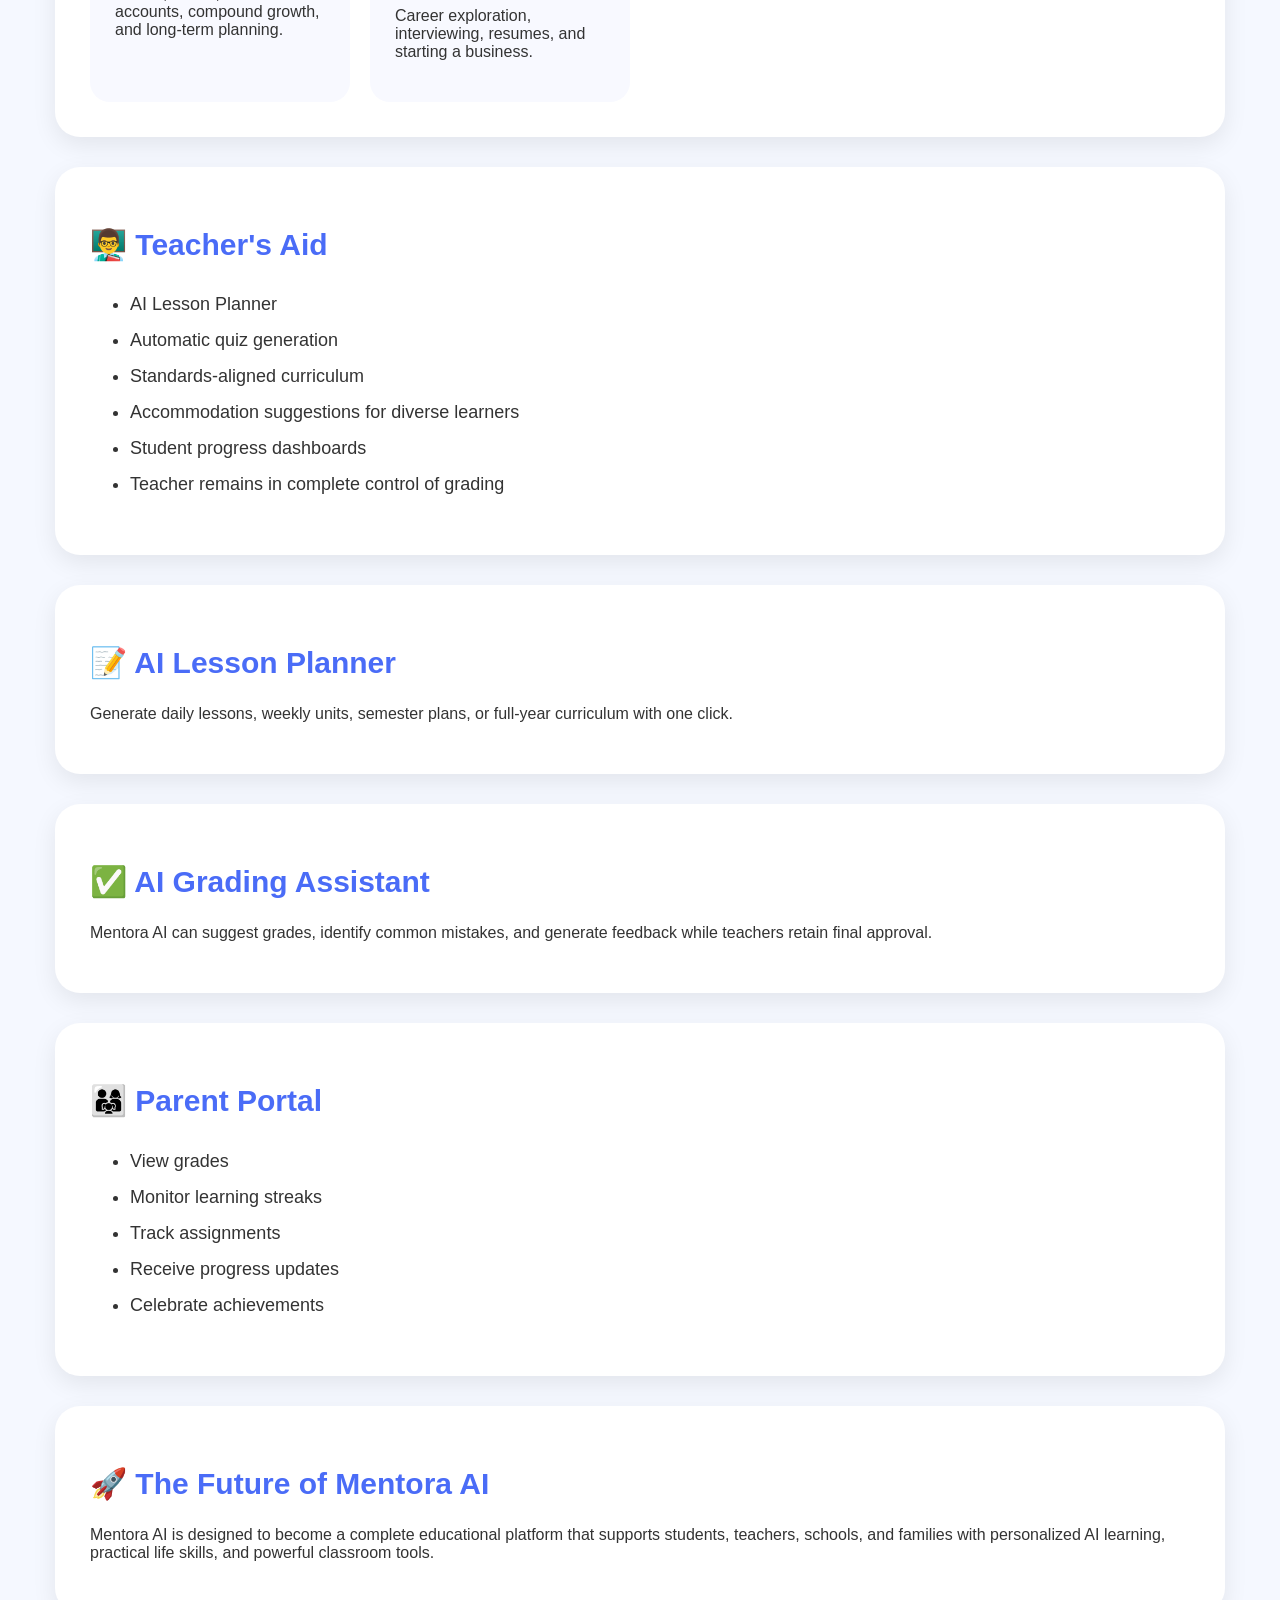
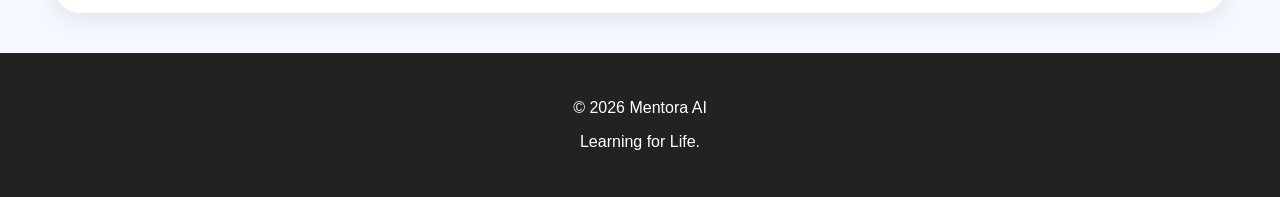
==== commit 2a95ed0c: "Update index.html" ====
--- a/index.html
+++ b/index.html
@@ -2,6 +2,7 @@
 <html lang="en">
 
 <head>
+
 <meta charset="UTF-8">
 <meta name="viewport" content="width=device-width, initial-scale=1.0">
 
@@ -11,49 +12,71 @@
 
 </head>
 
+
 <body>
 
+
 <header class="hero">
 
+
 <nav class="navbar">
+
 
 <div class="logo">
 🧠 Mentora AI
 </div>
 
 
+
 <div class="nav-links">
+
+
+<button class="nav-btn active" data-page="home">
+Home
+</button>
+
+
+<button class="nav-btn" data-page="dashboard">
+Dashboard
+</button>
+
 
 <button class="nav-btn" data-page="ai-tutor">
 AI Tutor
 </button>
 
-<button class="nav-btn" data-page="dashboard">
-Dashboard
-</button>
 
 <button class="nav-btn" data-page="curriculum">
 Curriculum
 </button>
 
+
 <button class="nav-btn" data-page="life-skills">
 Life Skills
 </button>
 
+
 <button class="nav-btn" data-page="teacher-tools">
 Teachers
 </button>
 
+
 <button class="nav-btn" data-page="parent-portal">
 Parents
 </button>
 
-</div>
+
+</div>
+
 
 </nav>
 
 
+
+
+
 <section id="home" class="page active hero-content">
+
 
 <h1>
 The Future of Learning
@@ -71,6 +94,7 @@
 </p>
 
 
+
 <button class="primary-button nav-btn" data-page="dashboard">
 Start Learning
 </button>
@@ -78,141 +102,235 @@
 
 </section>
 
+
 </header>
 
 
 
+
+
 <main>
 
 
-<section id="dashboard">
-
-<div class="card">
+
+
+
+<section id="dashboard" class="page">
+
+
+<div class="card">
+
 
 <h2>
 👋 Welcome Back!
 </h2>
 
-...
-</div>
-
-</section>
 
 
 <div class="dashboard-grid">
 
 
 <div class="info-card">
-<h3>Student</h3>
-<p>Alex Johnson</p>
-</div>
+
+<h3>
+Student
+</h3>
+
+<p>
+Alex Johnson
+</p>
+
+</div>
+
 
 
 <div class="info-card">
-<h3>Grade</h3>
-<p>8th Grade</p>
-</div>
+
+<h3>
+Grade
+</h3>
+
+<p>
+8th Grade
+</p>
+
+</div>
+
 
 
 <div class="info-card">
-<h3>Learning Streak</h3>
-<p>🔥 5 Days</p>
-</div>
+
+<h3>
+Learning Streak
+</h3>
+
+<p>
+🔥 5 Days
+</p>
+
+</div>
+
 
 
 <div class="info-card">
-<h3>Overall Progress</h3>
-<p>72%</p>
-</div>
-
-
-</div>
-
-</div>
-
-
-<div class="card">
+
+<h3>
+Overall Progress
+</h3>
+
+<p>
+72%
+</p>
+
+</div>
+
+
+
+</div>
+
+
+</div>
+
+
+
+
+
+<div class="card">
+
 
 <h2>
 📈 Learning Progress
 </h2>
 
 
+
 <div class="progress-box">
 
 
-<p>Algebra</p>
+
+<p>
+Algebra
+</p>
+
 
 <div class="progress-bar">
+
 <div class="progress-fill" style="width:75%;">
 75%
 </div>
-</div>
-
-
-<p>Geometry</p>
+
+</div>
+
+
+
+
+
+<p>
+Geometry
+</p>
+
 
 <div class="progress-bar">
+
 <div class="progress-fill" style="width:60%;">
 60%
 </div>
-</div>
-
-
-<p>Problem Solving</p>
+
+</div>
+
+
+
+
+
+<p>
+Problem Solving
+</p>
+
 
 <div class="progress-bar">
+
 <div class="progress-fill" style="width:85%;">
 85%
 </div>
-</div>
-
-
-</div>
-
-</div>
-
-
-
-<div class="card">
+
+</div>
+
+
+
+</div>
+
+
+</div>
+
+
+
+
+
+<div class="card">
+
 
 <h2>
 🎯 Today's Goals
 </h2>
 
 
+
 <ul class="goals">
 
-<li>✅ Complete today's lesson</li>
-
-<li>✅ Finish 10 practice questions</li>
-
-<li>✅ Ask Mentora AI a question</li>
-
-<li>✅ Review yesterday's mistakes</li>
-
-<li>✅ Maintain learning streak</li>
+
+<li>
+✅ Complete today's lesson
+</li>
+
+
+<li>
+✅ Finish 10 practice questions
+</li>
+
+
+<li>
+✅ Ask Mentora AI a question
+</li>
+
+
+<li>
+✅ Review yesterday's mistakes
+</li>
+
+
+<li>
+✅ Maintain learning streak
+</li>
+
 
 </ul>
 
-</div>
+
+</div>
+
 
 
 </section>
-<section id="ai-tutor">
-    <!-- AI Tutor content -->
-</section>
-
-<div class="card">
+
+
+<section id="ai-tutor" class="page">
+
+
+<div class="card">
+
 
 <h2>
 🤖 AI Tutor
 </h2>
+
+
 
 <p>
 Ask any academic question and receive
 step-by-step explanations tailored to your learning style.
 </p>
+
+
 
 
 <input
@@ -221,13 +339,17 @@
 placeholder="Example: Solve 3x + 4 = 16">
 
 
+
 <button onclick="askMentora()">
 Ask Mentora
 </button>
 
 
+
+
 <div id="responseArea" class="chat-box">
 
+
 <div class="message">
 
 Hello! I'm Mentora AI.
@@ -236,27 +358,36 @@
 
 </div>
 
-</div>
-
-
-</div>
+
+</div>
+
+
+
+</div>
+
+
 
 </section>
 
 
 
 
-<section id="curriculum">
-    <!-- Curriculum content -->
-</section>
-
-
-<div class="card">
+
+
+
+<section id="curriculum" class="page">
+
+
+
+<div class="card">
+
 
 
 <h2>
 📚 K–College Curriculum
 </h2>
+
+
 
 
 <p>
@@ -266,9 +397,14 @@
 
 
 
+
+
 <div class="feature-grid">
 
 
+
+
+
 <div class="feature-card">
 
 <h3>
@@ -283,6 +419,8 @@
 
 
 
+
+
 <div class="feature-card">
 
 <h3>
@@ -297,6 +435,8 @@
 
 
 
+
+
 <div class="feature-card">
 
 <h3>
@@ -311,6 +451,8 @@
 
 
 
+
+
 <div class="feature-card">
 
 <h3>
@@ -325,6 +467,8 @@
 
 
 
+
+
 <div class="feature-card">
 
 <h3>
@@ -339,6 +483,8 @@
 
 
 
+
+
 <div class="feature-card">
 
 <h3>
@@ -353,6 +499,8 @@
 
 
 
+
+
 </div>
 
 
@@ -365,128 +513,140 @@
 
 
 
-<section id="life-skills">
-    <!-- Life Skills content -->
+
+
+<section id="life-skills" class="page">
+
+
+
+<div class="card">
+
+
+<h2>
+💰 Life Skills Academy
+</h2>
+
+
+
+
+<p>
+Learning doesn't stop with school. Mentora AI prepares students for real life.
+</p>
+
+
+
+
+
+<div class="feature-grid">
+
+
+
+
+
+<div class="feature-card">
+
+<h3>
+💵 Budgeting
+</h3>
+
+<p>
+Create budgets, save money, and understand spending habits.
+</p>
+
+</div>
+
+
+
+
+
+<div class="feature-card">
+
+<h3>
+🏦 Personal Finance
+</h3>
+
+<p>
+Bank accounts, checking, savings, emergency funds, and financial planning.
+</p>
+
+</div>
+
+
+
+
+
+<div class="feature-card">
+
+<h3>
+💳 Credit
+</h3>
+
+<p>
+Learn how credit scores work and how to build good credit responsibly.
+</p>
+
+</div>
+
+
+
+
+
+<div class="feature-card">
+
+<h3>
+📄 Taxes
+</h3>
+
+<p>
+Understand tax basics, deductions, and filing concepts.
+</p>
+
+</div>
+
+
+
+
+
+<div class="feature-card">
+
+<h3>
+📈 Investing
+</h3>
+
+<p>
+Stocks, bonds, retirement accounts, compound growth, and long-term planning.
+</p>
+
+</div>
+
+
+
+
+
+<div class="feature-card">
+
+<h3>
+💼 Careers & Entrepreneurship
+</h3>
+
+<p>
+Career exploration, interviewing, resumes, and starting a business.
+</p>
+
+</div>
+
+
+
+
+
+</div>
+
+
+</div>
+
+
 </section>
-
-
-<div class="card">
-
-
-<h2>
-💰 Life Skills Academy
-</h2>
-
-
-<p>
-Learning doesn't stop with school. Mentora AI prepares students for real life.
-</p>
-
-
-
-<div class="feature-grid">
-
-
-
-<div class="feature-card">
-
-<h3>
-💵 Budgeting
-</h3>
-
-<p>
-Create budgets, save money, and understand spending habits.
-</p>
-
-</div>
-
-
-
-<div class="feature-card">
-
-<h3>
-🏦 Personal Finance
-</h3>
-
-<p>
-Bank accounts, checking, savings, emergency funds, and financial planning.
-</p>
-
-</div>
-
-
-
-<div class="feature-card">
-
-<h3>
-💳 Credit
-</h3>
-
-<p>
-Learn how credit scores work and how to build good credit responsibly.
-</p>
-
-</div>
-
-
-
-<div class="feature-card">
-
-<h3>
-📄 Taxes
-</h3>
-
-<p>
-Understand tax basics, deductions, and filing concepts.
-</p>
-
-</div>
-
-
-
-<div class="feature-card">
-
-<h3>
-📈 Investing
-</h3>
-
-<p>
-Stocks, bonds, retirement accounts, compound growth, and long-term planning.
-</p>
-
-</div>
-
-
-
-<div class="feature-card">
-
-<h3>
-💼 Careers & Entrepreneurship
-</h3>
-
-<p>
-Career exploration, interviewing, resumes, and starting a business.
-</p>
-
-</div>
-
-
-
-</div>
-
-
-</div>
-
-
-</section>
-
-
-
-
-
-<section id="teacher-tools">
-    <!-- Teacher Tools content -->
-</section>
+<section id="teacher-tools" class="page">
 
 
 <div class="card">
@@ -497,24 +657,48 @@
 </h2>
 
 
+
 <ul class="goals">
 
-<li>AI Lesson Planner</li>
-
-<li>Automatic quiz generation</li>
-
-<li>Standards-aligned curriculum</li>
-
-<li>Accommodation suggestions for diverse learners</li>
-
-<li>Student progress dashboards</li>
-
-<li>Teacher remains in complete control of grading</li>
+
+<li>
+AI Lesson Planner
+</li>
+
+
+<li>
+Automatic quiz generation
+</li>
+
+
+<li>
+Standards-aligned curriculum
+</li>
+
+
+<li>
+Accommodation suggestions for diverse learners
+</li>
+
+
+<li>
+Student progress dashboards
+</li>
+
+
+<li>
+Teacher remains in complete control of grading
+</li>
+
 
 </ul>
 
 
-</div>
+
+</div>
+
+
+
 
 
 <div class="card">
@@ -535,6 +719,8 @@
 
 
 
+
+
 <div class="card">
 
 
@@ -554,45 +740,74 @@
 
 
 </section>
-<section id="parent-portal">
-    <!-- Parent Portal content -->
+
+
+
+
+
+
+
+<section id="parent-portal" class="page">
+
+
+
+<div class="card">
+
+
+<h2>
+👨‍👩‍👧 Parent Portal
+</h2>
+
+
+
+<ul class="goals">
+
+
+<li>
+View grades
+</li>
+
+
+<li>
+Monitor learning streaks
+</li>
+
+
+<li>
+Track assignments
+</li>
+
+
+<li>
+Receive progress updates
+</li>
+
+
+<li>
+Celebrate achievements
+</li>
+
+
+
+</ul>
+
+
+
+</div>
+
+
+
 </section>
 
-<div class="card">
-
-<h2>
-👨‍👩‍👧 Parent Portal
-</h2>
-
-
-<ul class="goals">
-
-<li>View grades</li>
-
-<li>Monitor learning streaks</li>
-
-<li>Track assignments</li>
-
-<li>Receive progress updates</li>
-
-<li>Celebrate achievements</li>
-
-
-</ul>
-
-
-</div>
-
-
-</section>
-
-
-
-
-
-<section id="future-vision">
-    <!-- Future Vision content -->
-</section>
+
+
+
+
+
+
+
+<section id="future-vision" class="page">
+
 
 
 <div class="card">
@@ -601,6 +816,8 @@
 <h2>
 🚀 The Future of Mentora AI
 </h2>
+
+
 
 
 <p>
@@ -611,18 +828,25 @@
 </p>
 
 
-</div>
+
+</div>
+
 
 
 </section>
 
 
 
+
+
 </main>
 
 
 
 
+
+
+
 <footer>
 
 
@@ -640,9 +864,13 @@
 
 
 
+
+
 <script src="script.js"></script>
 
 
+
 </body>
 
+
 </html>
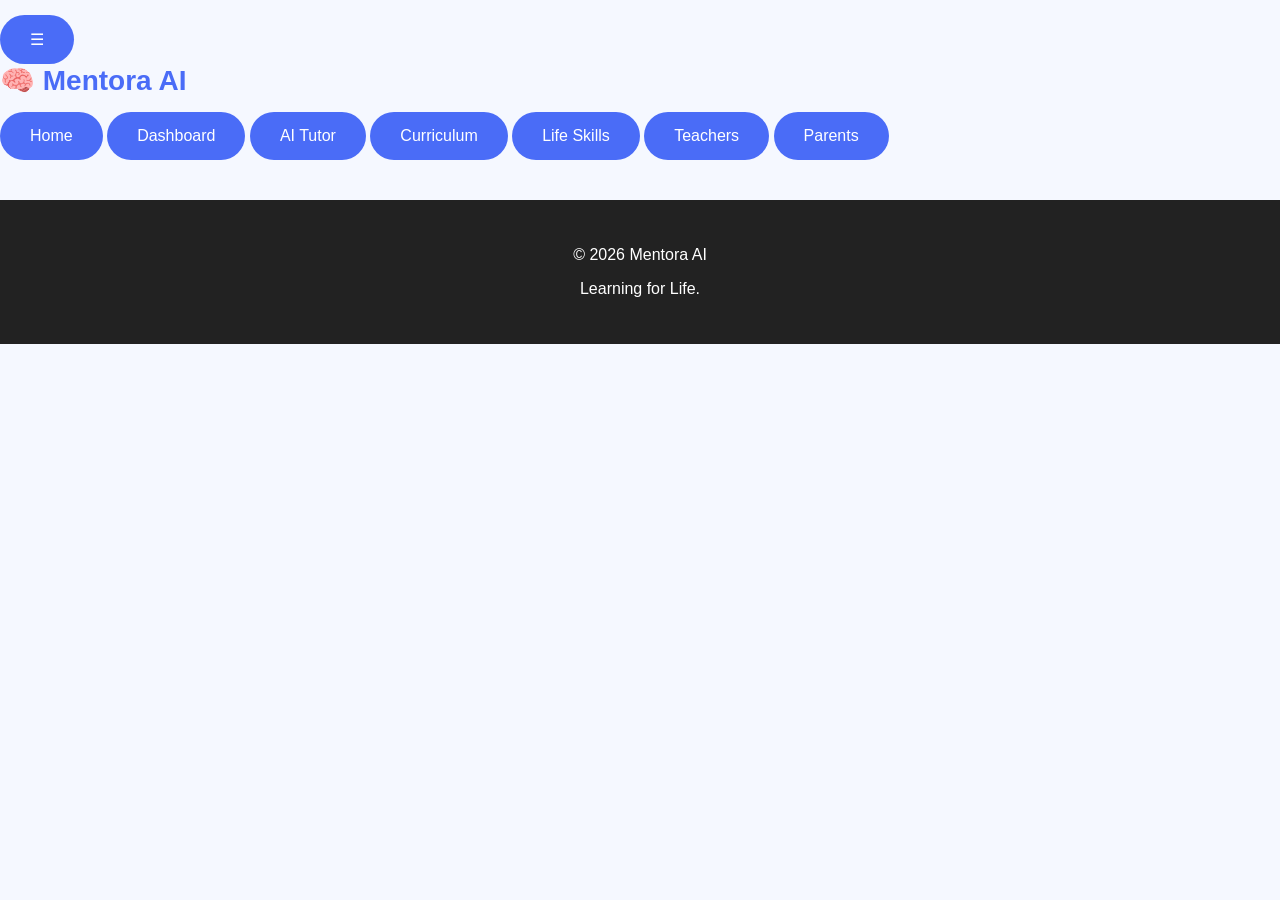
==== commit d88fef1c: "Update header and navigation elements in index.html Refactor header and navigation structure for imp" ====
--- a/index.html
+++ b/index.html
@@ -16,94 +16,51 @@
 <body>
 
 
-<header class="hero">
-
-
-<nav class="navbar">
-
+<div class="app-bar">
+
+<button id="menuButton" class="hamburger">
+☰
+</button>
 
 <div class="logo">
 🧠 Mentora AI
 </div>
 
-
-
-<div class="nav-links">
-
+</div>
+
+
+
+<nav id="sideMenu" class="side-menu">
 
 <button class="nav-btn active" data-page="home">
 Home
 </button>
 
-
 <button class="nav-btn" data-page="dashboard">
 Dashboard
 </button>
 
-
 <button class="nav-btn" data-page="ai-tutor">
 AI Tutor
 </button>
 
-
 <button class="nav-btn" data-page="curriculum">
 Curriculum
 </button>
 
-
 <button class="nav-btn" data-page="life-skills">
 Life Skills
 </button>
 
-
 <button class="nav-btn" data-page="teacher-tools">
 Teachers
 </button>
 
-
 <button class="nav-btn" data-page="parent-portal">
 Parents
 </button>
 
-
-</div>
-
-
 </nav>
-
-
-
-
-
-<section id="home" class="page active hero-content">
-
-
-<h1>
-The Future of Learning
-</h1>
-
-
-<p>
-Personalized AI education from Kindergarten through College.
-</p>
-
-
-<p>
-Built to empower students, support teachers,
-and keep parents connected.
-</p>
-
-
-
-<button class="primary-button nav-btn" data-page="dashboard">
-Start Learning
-</button>
-
-
-</section>
-
-
-</header>
 
 
 
--- a/style.css
+++ b/style.css
@@ -336,3 +336,52 @@
 }
 
 }
+.page {
+
+    display: none;
+
+    animation: fadeIn 0.4s ease;
+
+}
+
+
+.page.active {
+
+    display: block;
+
+}
+
+
+
+@keyframes fadeIn {
+
+    from {
+
+        opacity: 0;
+
+        transform: translateY(10px);
+
+    }
+
+
+    to {
+
+        opacity: 1;
+
+        transform: translateY(0);
+
+    }
+
+}
+
+
+
+.card {
+
+    border-radius: 20px;
+
+    padding: 25px;
+
+    margin: 20px;
+
+}
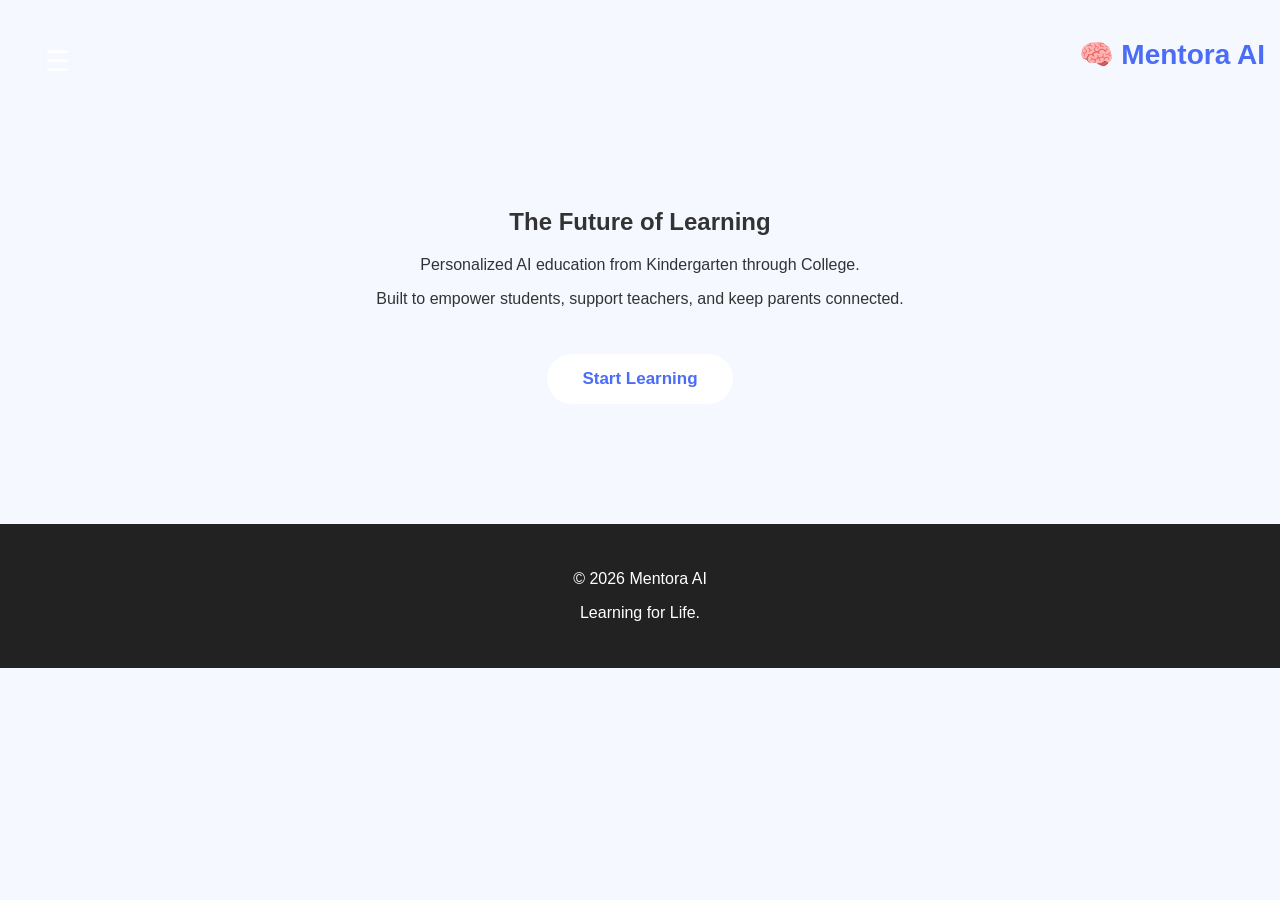
==== commit 8ace3e94: "Add hero section to index.html Added a hero section with a title, description, and button." ====
--- a/index.html
+++ b/index.html
@@ -62,7 +62,26 @@
 
 </nav>
 
-
+<section id="home" class="page active hero-content">
+
+<h1>
+The Future of Learning
+</h1>
+
+<p>
+Personalized AI education from Kindergarten through College.
+</p>
+
+<p>
+Built to empower students, support teachers,
+and keep parents connected.
+</p>
+
+<button class="primary-button nav-btn" data-page="dashboard">
+Start Learning
+</button>
+
+</section>
 
 
 
--- a/style.css
+++ b/style.css
@@ -385,3 +385,55 @@
     margin: 20px;
 
 }
+/* App Menu */
+
+.app-bar {
+
+    display:flex;
+    align-items:center;
+    justify-content:space-between;
+    padding:15px;
+
+}
+
+
+.hamburger {
+
+    font-size:28px;
+    background:none;
+    border:none;
+    cursor:pointer;
+
+}
+
+
+
+.side-menu {
+
+    position:fixed;
+    top:0;
+    left:-260px;
+    width:240px;
+    height:100%;
+    padding-top:70px;
+    transition:0.3s;
+    z-index:1000;
+
+}
+
+
+.side-menu.open {
+
+    left:0;
+
+}
+
+
+
+.side-menu .nav-btn {
+
+    display:block;
+    width:90%;
+    margin:10px auto;
+
+}
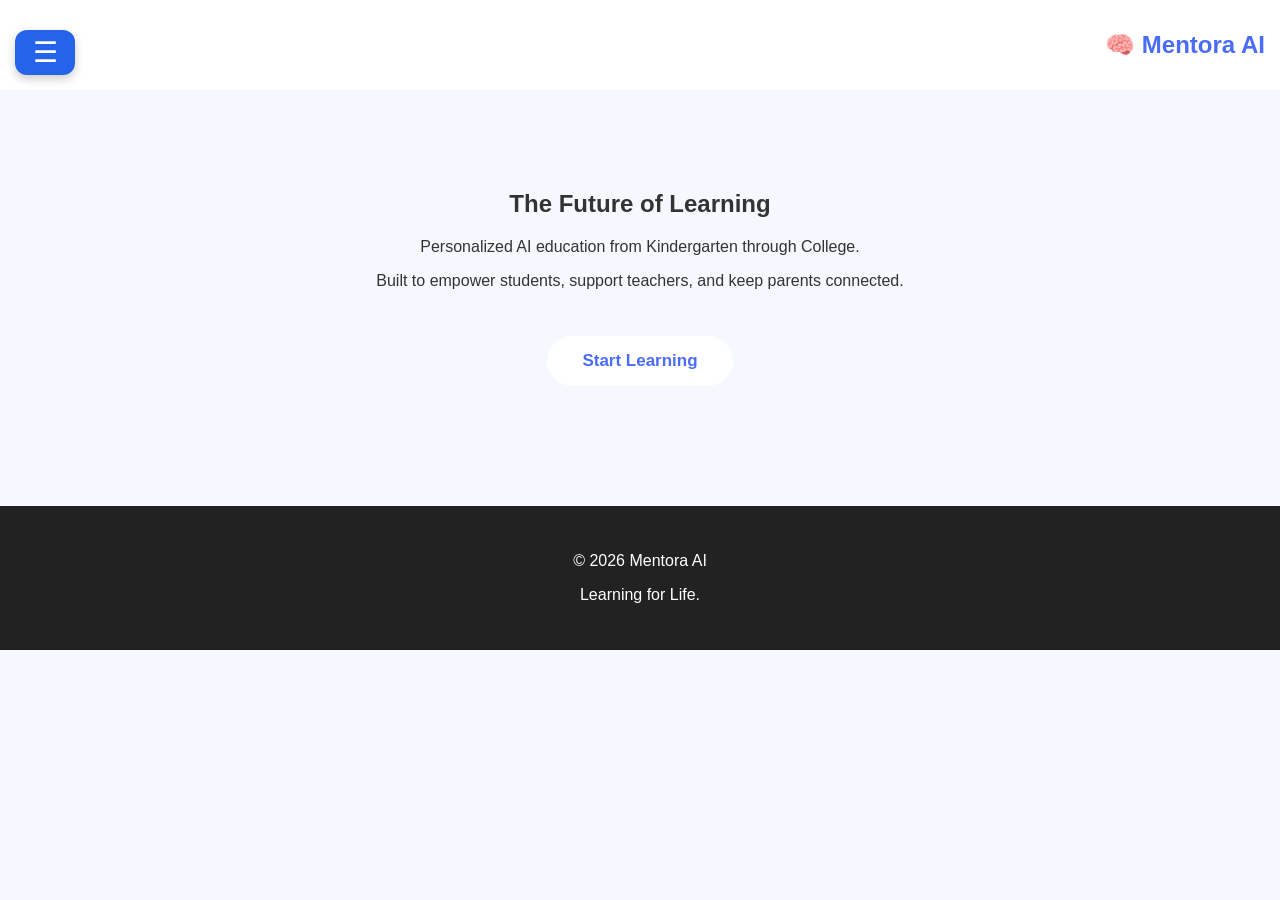
==== commit 30aa5879: "Update index.html" ====
--- a/index.html
+++ b/index.html
@@ -1,852 +1,171 @@
 <!DOCTYPE html>
 <html lang="en">
-
 <head>
-
 <meta charset="UTF-8">
 <meta name="viewport" content="width=device-width, initial-scale=1.0">
-
 <title>Mentora AI</title>
-
 <link rel="stylesheet" href="style.css">
-
 </head>
-
 
 <body>
 
-
 <div class="app-bar">
-
-<button id="menuButton" class="hamburger">
-☰
-</button>
-
-<div class="logo">
-🧠 Mentora AI
+<button id="menuButton" class="hamburger">☰</button>
+<div class="logo">🧠 Mentora AI</div>
 </div>
 
-</div>
-
-
-
 <nav id="sideMenu" class="side-menu">
-
-<button class="nav-btn active" data-page="home">
-Home
-</button>
-
-<button class="nav-btn" data-page="dashboard">
-Dashboard
-</button>
-
-<button class="nav-btn" data-page="ai-tutor">
-AI Tutor
-</button>
-
-<button class="nav-btn" data-page="curriculum">
-Curriculum
-</button>
-
-<button class="nav-btn" data-page="life-skills">
-Life Skills
-</button>
-
-<button class="nav-btn" data-page="teacher-tools">
-Teachers
-</button>
-
-<button class="nav-btn" data-page="parent-portal">
-Parents
-</button>
-
+<button class="nav-btn active" data-page="home">Home</button>
+<button class="nav-btn" data-page="dashboard">Dashboard</button>
+<button class="nav-btn" data-page="ai-tutor">AI Tutor</button>
+<button class="nav-btn" data-page="curriculum">Curriculum</button>
+<button class="nav-btn" data-page="life-skills">Life Skills</button>
+<button class="nav-btn" data-page="teacher-tools">Teachers</button>
+<button class="nav-btn" data-page="parent-portal">Parents</button>
+<button class="nav-btn" onclick="window.location.href='/signin'">Log in</button>
 </nav>
 
 <section id="home" class="page active hero-content">
-
-<h1>
-The Future of Learning
-</h1>
-
-<p>
-Personalized AI education from Kindergarten through College.
-</p>
-
-<p>
-Built to empower students, support teachers,
-and keep parents connected.
-</p>
-
-<button class="primary-button nav-btn" data-page="dashboard">
-Start Learning
-</button>
-
+<h1>The Future of Learning</h1>
+<p>Personalized AI education from Kindergarten through College.</p>
+<p>Built to empower students, support teachers, and keep parents connected.</p>
+<button class="primary-button" onclick="window.location.href='/signin'">Start Learning</button>
 </section>
-
-
 
 <main>
 
-
-
-
-
 <section id="dashboard" class="page">
-
+<div class="card">
+<h2>👋 Welcome Back!</h2>
+<div class="dashboard-grid">
+<div class="info-card"><h3>Student</h3><p>Alex Johnson</p></div>
+<div class="info-card"><h3>Grade</h3><p>8th Grade</p></div>
+<div class="info-card"><h3>Learning Streak</h3><p>🔥 5 Days</p></div>
+<div class="info-card"><h3>Overall Progress</h3><p>72%</p></div>
+</div>
+</div>
 
 <div class="card">
-
-
-<h2>
-👋 Welcome Back!
-</h2>
-
-
-
-<div class="dashboard-grid">
-
-
-<div class="info-card">
-
-<h3>
-Student
-</h3>
-
-<p>
-Alex Johnson
-</p>
-
+<h2>📈 Learning Progress</h2>
+<div class="progress-box">
+<p>Algebra</p>
+<div class="progress-bar"><div class="progress-fill" style="width:75%;">75%</div></div>
+<p>Geometry</p>
+<div class="progress-bar"><div class="progress-fill" style="width:60%;">60%</div></div>
+<p>Problem Solving</p>
+<div class="progress-bar"><div class="progress-fill" style="width:85%;">85%</div></div>
+</div>
 </div>
 
+<div class="card">
+<h2>🎯 Today's Goals</h2>
+<ul class="goals">
+<li>✅ Complete today's lesson</li>
+<li>✅ Finish 10 practice questions</li>
+<li>✅ Ask Mentora AI a question</li>
+<li>✅ Review yesterday's mistakes</li>
+<li>✅ Maintain learning streak</li>
+</ul>
+</div>
+</section>
 
+<section id="ai-tutor" class="page">
+<div class="card">
+<h2>🤖 AI Tutor</h2>
+<p>Ask any academic question and receive step-by-step explanations tailored to your learning style.</p>
+<input type="text" id="questionBox" placeholder="Example: Solve 3x + 4 = 16">
+<button onclick="askMentora()">Ask Mentora</button>
+<div id="responseArea" class="chat-box">
+<div class="message">
+Hello! I'm Mentora AI.
+What would you like to learn today?
+</div>
+</div>
+</div>
+</section>
 
-<div class="info-card">
+<section id="curriculum" class="page">
+<div class="card">
+<h2>📚 K–College Curriculum</h2>
+<p>Mentora AI provides personalized learning from Kindergarten through College. Each subject adapts to the student's pace and skill level.</p>
+<div class="feature-grid">
+<div class="feature-card"><h3>🧮 Mathematics</h3><p>Arithmetic, Algebra, Geometry, Calculus, Statistics, and more.</p></div>
+<div class="feature-card"><h3>🔬 Science</h3><p>Biology, Chemistry, Physics, Earth Science, and STEM.</p></div>
+<div class="feature-card"><h3>📖 English</h3><p>Reading, Writing, Grammar, Literature, and Vocabulary.</p></div>
+<div class="feature-card"><h3>🌎 Social Studies</h3><p>History, Geography, Government, Civics, and Economics.</p></div>
+<div class="feature-card"><h3>💻 Computer Science</h3><p>Coding, AI, Cybersecurity, Robotics, and Digital Skills.</p></div>
+<div class="feature-card"><h3>🗣️ Languages</h3><p>Learn multiple languages through AI conversations.</p></div>
+</div>
+</div>
+</section>
 
-<h3>
-Grade
-</h3>
+<section id="life-skills" class="page">
+<div class="card">
+<h2>💰 Life Skills Academy</h2>
+<p>Learning doesn't stop with school. Mentora AI prepares students for real life.</p>
+<div class="feature-grid">
+<div class="feature-card"><h3>💵 Budgeting</h3><p>Create budgets, save money, and understand spending habits.</p></div>
+<div class="feature-card"><h3>🏦 Personal Finance</h3><p>Bank accounts, checking, savings, emergency funds, and financial planning.</p></div>
+<div class="feature-card"><h3>💳 Credit</h3><p>Learn how credit scores work and how to build good credit responsibly.</p></div>
+<div class="feature-card"><h3>📄 Taxes</h3><p>Understand tax basics, deductions, and filing concepts.</p></div>
+<div class="feature-card"><h3>📈 Investing</h3><p>Stocks, bonds, retirement accounts, compound growth, and long-term planning.</p></div>
+<div class="feature-card"><h3>💼 Careers & Entrepreneurship</h3><p>Career exploration, interviewing, resumes, and starting a business.</p></div>
+</div>
+</div>
+</section>
 
-<p>
-8th Grade
-</p>
-
+<section id="teacher-tools" class="page">
+<div class="card">
+<h2>👨‍🏫 Teacher's Aid</h2>
+<ul class="goals">
+<li>AI Lesson Planner</li>
+<li>Automatic quiz generation</li>
+<li>Standards-aligned curriculum</li>
+<li>Accommodation suggestions for diverse learners</li>
+<li>Student progress dashboards</li>
+<li>Teacher remains in complete control of grading</li>
+</ul>
 </div>
 
-
-
-<div class="info-card">
-
-<h3>
-Learning Streak
-</h3>
-
-<p>
-🔥 5 Days
-</p>
-
+<div class="card">
+<h2>📝 AI Lesson Planner</h2>
+<p>Generate daily lessons, weekly units, semester plans, or full-year curriculum with one click.</p>
 </div>
 
-
-
-<div class="info-card">
-
-<h3>
-Overall Progress
-</h3>
-
-<p>
-72%
-</p>
-
+<div class="card">
+<h2>✅ AI Grading Assistant</h2>
+<p>Mentora AI can suggest grades, identify common mistakes, and generate feedback while teachers retain final approval.</p>
 </div>
-
-
-
-</div>
-
-
-</div>
-
-
-
-
-
-<div class="card">
-
-
-<h2>
-📈 Learning Progress
-</h2>
-
-
-
-<div class="progress-box">
-
-
-
-<p>
-Algebra
-</p>
-
-
-<div class="progress-bar">
-
-<div class="progress-fill" style="width:75%;">
-75%
-</div>
-
-</div>
-
-
-
-
-
-<p>
-Geometry
-</p>
-
-
-<div class="progress-bar">
-
-<div class="progress-fill" style="width:60%;">
-60%
-</div>
-
-</div>
-
-
-
-
-
-<p>
-Problem Solving
-</p>
-
-
-<div class="progress-bar">
-
-<div class="progress-fill" style="width:85%;">
-85%
-</div>
-
-</div>
-
-
-
-</div>
-
-
-</div>
-
-
-
-
-
-<div class="card">
-
-
-<h2>
-🎯 Today's Goals
-</h2>
-
-
-
-<ul class="goals">
-
-
-<li>
-✅ Complete today's lesson
-</li>
-
-
-<li>
-✅ Finish 10 practice questions
-</li>
-
-
-<li>
-✅ Ask Mentora AI a question
-</li>
-
-
-<li>
-✅ Review yesterday's mistakes
-</li>
-
-
-<li>
-✅ Maintain learning streak
-</li>
-
-
-</ul>
-
-
-</div>
-
-
-
 </section>
 
-
-<section id="ai-tutor" class="page">
-
-
+<section id="parent-portal" class="page">
 <div class="card">
-
-
-<h2>
-🤖 AI Tutor
-</h2>
-
-
-
-<p>
-Ask any academic question and receive
-step-by-step explanations tailored to your learning style.
-</p>
-
-
-
-
-<input
-type="text"
-id="questionBox"
-placeholder="Example: Solve 3x + 4 = 16">
-
-
-
-<button onclick="askMentora()">
-Ask Mentora
-</button>
-
-
-
-
-<div id="responseArea" class="chat-box">
-
-
-<div class="message">
-
-Hello! I'm Mentora AI.
-
-What would you like to learn today?
-
+<h2>👨‍👩‍👧 Parent Portal</h2>
+<ul class="goals">
+<li>View grades</li>
+<li>Monitor learning streaks</li>
+<li>Track assignments</li>
+<li>Receive progress updates</li>
+<li>Celebrate achievements</li>
+</ul>
 </div>
-
-
-</div>
-
-
-
-</div>
-
-
-
 </section>
 
-
-
-
-
-
-
-<section id="curriculum" class="page">
-
-
-
+<section id="future-vision" class="page">
 <div class="card">
-
-
-
-<h2>
-📚 K–College Curriculum
-</h2>
-
-
-
-
-<p>
-Mentora AI provides personalized learning from Kindergarten through College.
-Each subject adapts to the student's pace and skill level.
-</p>
-
-
-
-
-
-<div class="feature-grid">
-
-
-
-
-
-<div class="feature-card">
-
-<h3>
-🧮 Mathematics
-</h3>
-
-<p>
-Arithmetic, Algebra, Geometry, Calculus, Statistics, and more.
-</p>
-
+<h2>🚀 The Future of Mentora AI</h2>
+<p>Mentora AI is designed to become a complete educational platform that supports students, teachers, schools, and families with personalized AI learning, practical life skills, and powerful classroom tools.</p>
 </div>
-
-
-
-
-
-<div class="feature-card">
-
-<h3>
-🔬 Science
-</h3>
-
-<p>
-Biology, Chemistry, Physics, Earth Science, and STEM.
-</p>
-
-</div>
-
-
-
-
-
-<div class="feature-card">
-
-<h3>
-📖 English
-</h3>
-
-<p>
-Reading, Writing, Grammar, Literature, and Vocabulary.
-</p>
-
-</div>
-
-
-
-
-
-<div class="feature-card">
-
-<h3>
-🌎 Social Studies
-</h3>
-
-<p>
-History, Geography, Government, Civics, and Economics.
-</p>
-
-</div>
-
-
-
-
-
-<div class="feature-card">
-
-<h3>
-💻 Computer Science
-</h3>
-
-<p>
-Coding, AI, Cybersecurity, Robotics, and Digital Skills.
-</p>
-
-</div>
-
-
-
-
-
-<div class="feature-card">
-
-<h3>
-🗣️ Languages
-</h3>
-
-<p>
-Learn multiple languages through AI conversations.
-</p>
-
-</div>
-
-
-
-
-
-</div>
-
-
-</div>
-
-
 </section>
-
-
-
-
-
-
-
-<section id="life-skills" class="page">
-
-
-
-<div class="card">
-
-
-<h2>
-💰 Life Skills Academy
-</h2>
-
-
-
-
-<p>
-Learning doesn't stop with school. Mentora AI prepares students for real life.
-</p>
-
-
-
-
-
-<div class="feature-grid">
-
-
-
-
-
-<div class="feature-card">
-
-<h3>
-💵 Budgeting
-</h3>
-
-<p>
-Create budgets, save money, and understand spending habits.
-</p>
-
-</div>
-
-
-
-
-
-<div class="feature-card">
-
-<h3>
-🏦 Personal Finance
-</h3>
-
-<p>
-Bank accounts, checking, savings, emergency funds, and financial planning.
-</p>
-
-</div>
-
-
-
-
-
-<div class="feature-card">
-
-<h3>
-💳 Credit
-</h3>
-
-<p>
-Learn how credit scores work and how to build good credit responsibly.
-</p>
-
-</div>
-
-
-
-
-
-<div class="feature-card">
-
-<h3>
-📄 Taxes
-</h3>
-
-<p>
-Understand tax basics, deductions, and filing concepts.
-</p>
-
-</div>
-
-
-
-
-
-<div class="feature-card">
-
-<h3>
-📈 Investing
-</h3>
-
-<p>
-Stocks, bonds, retirement accounts, compound growth, and long-term planning.
-</p>
-
-</div>
-
-
-
-
-
-<div class="feature-card">
-
-<h3>
-💼 Careers & Entrepreneurship
-</h3>
-
-<p>
-Career exploration, interviewing, resumes, and starting a business.
-</p>
-
-</div>
-
-
-
-
-
-</div>
-
-
-</div>
-
-
-</section>
-<section id="teacher-tools" class="page">
-
-
-<div class="card">
-
-
-<h2>
-👨‍🏫 Teacher's Aid
-</h2>
-
-
-
-<ul class="goals">
-
-
-<li>
-AI Lesson Planner
-</li>
-
-
-<li>
-Automatic quiz generation
-</li>
-
-
-<li>
-Standards-aligned curriculum
-</li>
-
-
-<li>
-Accommodation suggestions for diverse learners
-</li>
-
-
-<li>
-Student progress dashboards
-</li>
-
-
-<li>
-Teacher remains in complete control of grading
-</li>
-
-
-</ul>
-
-
-
-</div>
-
-
-
-
-
-<div class="card">
-
-
-<h2>
-📝 AI Lesson Planner
-</h2>
-
-
-<p>
-Generate daily lessons, weekly units, semester plans,
-or full-year curriculum with one click.
-</p>
-
-
-</div>
-
-
-
-
-
-<div class="card">
-
-
-<h2>
-✅ AI Grading Assistant
-</h2>
-
-
-<p>
-Mentora AI can suggest grades, identify common mistakes,
-and generate feedback while teachers retain final approval.
-</p>
-
-
-</div>
-
-
-
-</section>
-
-
-
-
-
-
-
-<section id="parent-portal" class="page">
-
-
-
-<div class="card">
-
-
-<h2>
-👨‍👩‍👧 Parent Portal
-</h2>
-
-
-
-<ul class="goals">
-
-
-<li>
-View grades
-</li>
-
-
-<li>
-Monitor learning streaks
-</li>
-
-
-<li>
-Track assignments
-</li>
-
-
-<li>
-Receive progress updates
-</li>
-
-
-<li>
-Celebrate achievements
-</li>
-
-
-
-</ul>
-
-
-
-</div>
-
-
-
-</section>
-
-
-
-
-
-
-
-
-<section id="future-vision" class="page">
-
-
-
-<div class="card">
-
-
-<h2>
-🚀 The Future of Mentora AI
-</h2>
-
-
-
-
-<p>
-Mentora AI is designed to become a complete educational platform
-that supports students, teachers, schools, and families with
-personalized AI learning, practical life skills, and powerful
-classroom tools.
-</p>
-
-
-
-</div>
-
-
-
-</section>
-
-
-
-
 
 </main>
 
-
-
-
-
-
-
 <footer>
-
-
-<p>
-© 2026 Mentora AI
-</p>
-
-
-<p>
-Learning for Life.
-</p>
-
-
+<p>© 2026 Mentora AI</p>
+<p>Learning for Life.</p>
 </footer>
-
-
-
-
 
 <script src="script.js"></script>
 
-
-
 </body>
-
-
-</html>
+</html>
--- a/style.css
+++ b/style.css
@@ -437,3 +437,54 @@
     margin:10px auto;
 
 }
+/* Hamburger Button Styling */
+
+.hamburger {
+
+    font-size: 28px;
+    width: 45px;
+    height: 45px;
+    border-radius: 12px;
+    border: none;
+    cursor: pointer;
+
+    background: #2563eb;
+    color: white;
+
+    display: flex;
+    align-items: center;
+    justify-content: center;
+
+    box-shadow: 0 4px 10px rgba(0,0,0,0.2);
+
+}
+
+
+.hamburger:hover {
+
+    background: #1d4ed8;
+
+}
+
+
+/* Top App Bar */
+
+.app-bar {
+
+    display:flex;
+    align-items:center;
+    gap:15px;
+
+    padding:15px;
+
+    background:white;
+
+}
+
+
+.logo {
+
+    font-size:24px;
+    font-weight:bold;
+
+}
